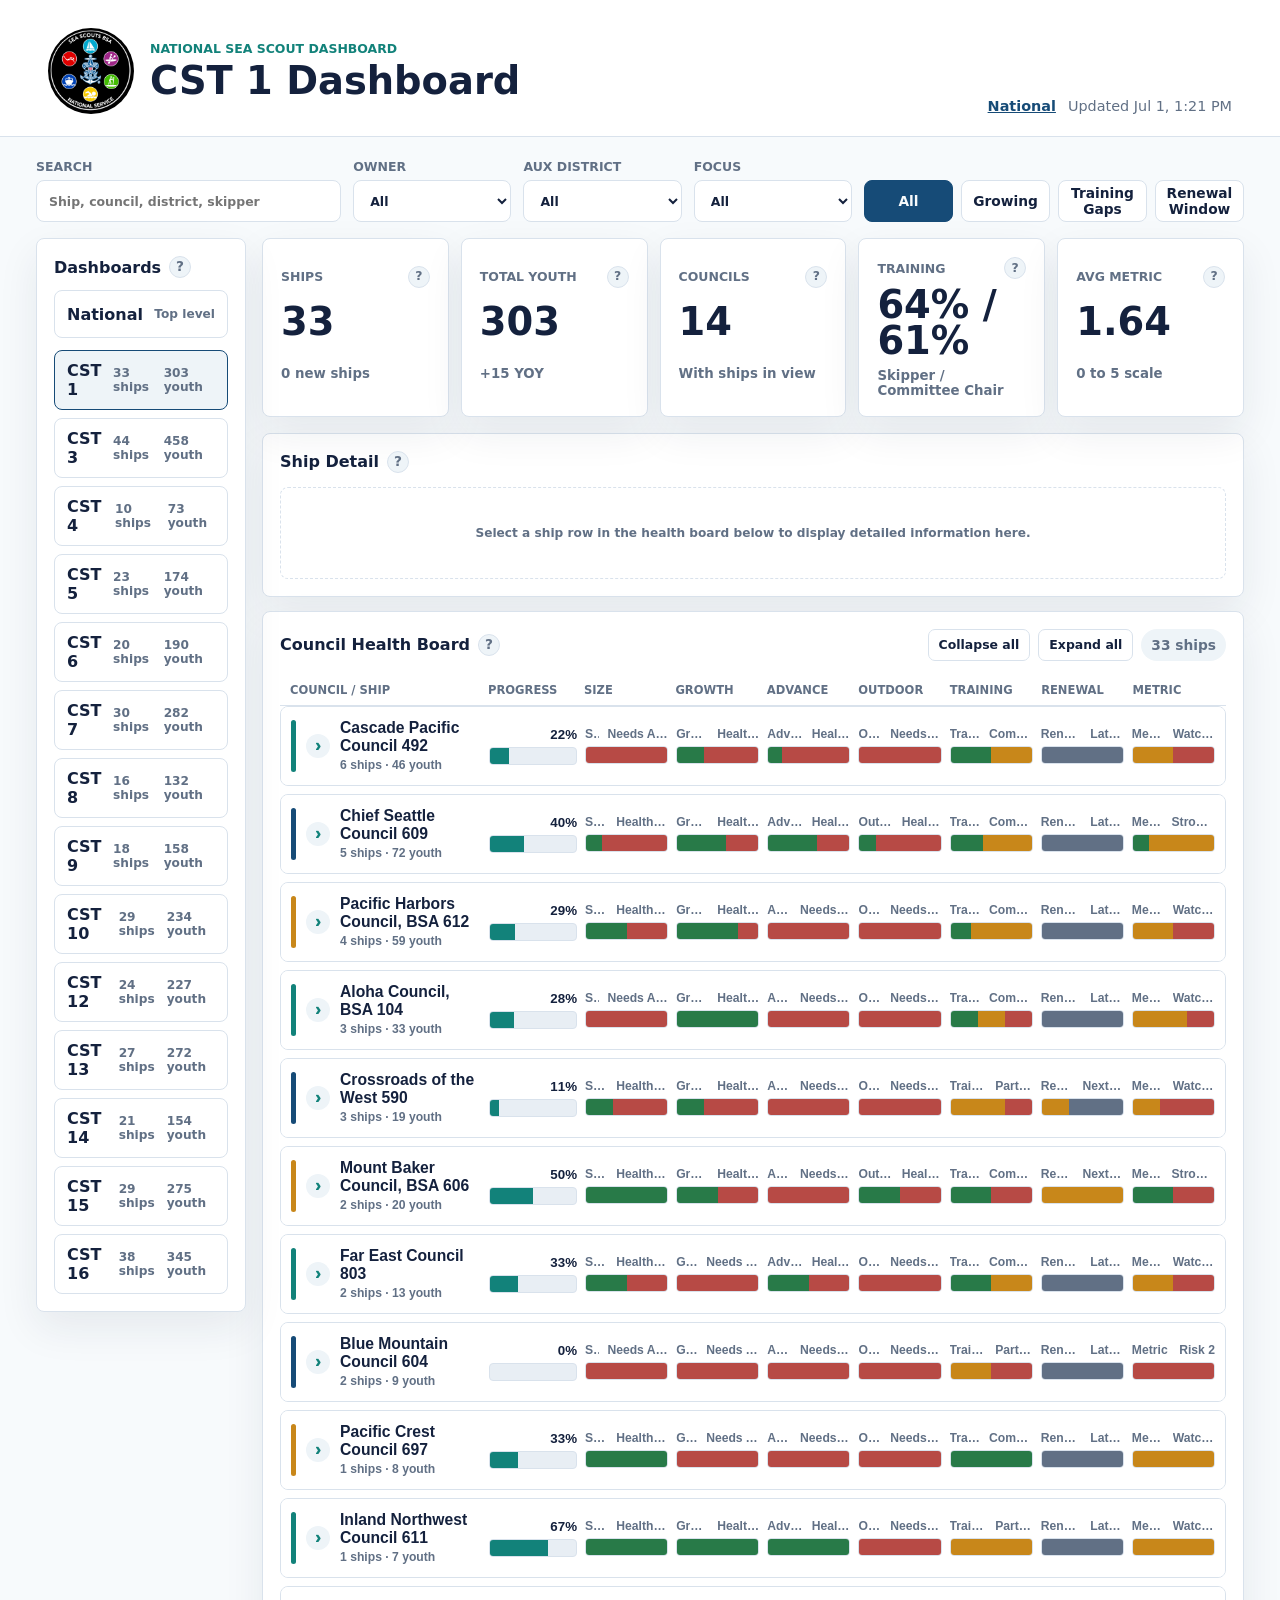
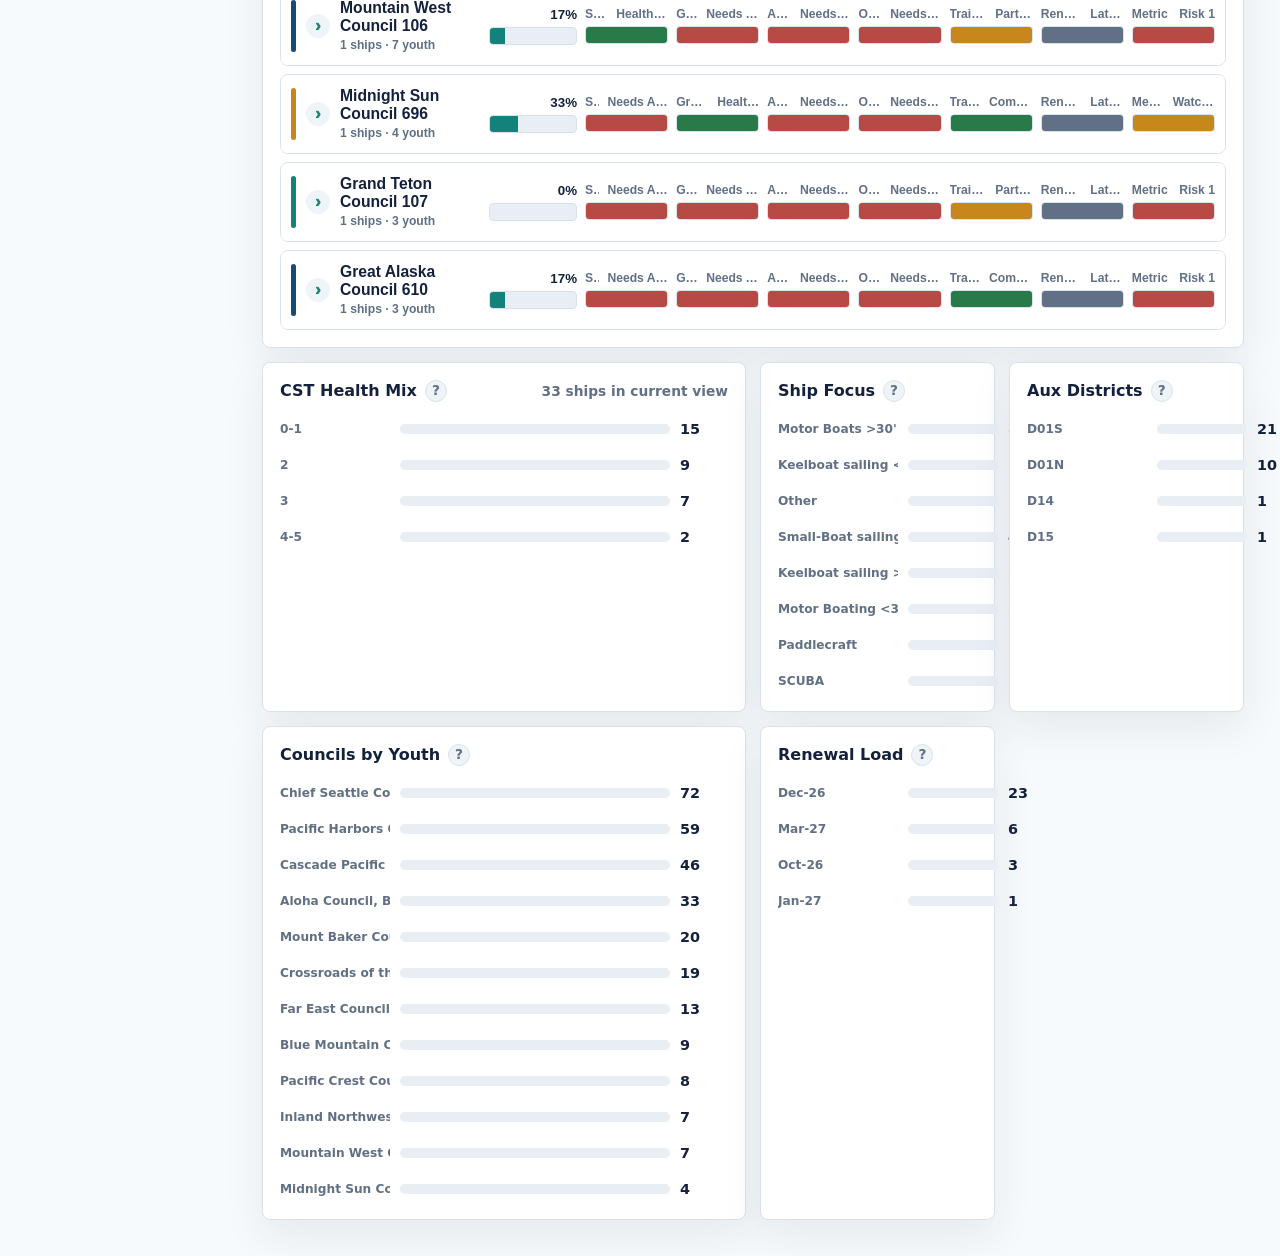
==== src/cst.html @ 8c69fc5e "Initial dashboard" ====
<!doctype html>
<html lang="en">
  <head>
    <meta charset="utf-8">
    <meta name="viewport" content="width=device-width, initial-scale=1">
    <title>CST Dashboard | National Sea Scout Dashboard</title>
    <link rel="icon" type="image/png" sizes="32x32" href="assets/favicon-32.png">
    <link rel="icon" type="image/png" sizes="192x192" href="assets/favicon-192.png">
    <link rel="apple-touch-icon" sizes="180x180" href="assets/favicon-180.png">
    <link rel="stylesheet" href="styles.css?v=20260702-status-explanations">
  </head>
  <body>
    <header class="topbar">
      <div class="brand-lockup">
        <img class="site-logo" src="assets/national-sea-scout-service.png" alt="Sea Scouts BSA National Service">
        <div>
          <p class="eyebrow">National Sea Scout Dashboard</p>
          <h1 id="pageTitle">CST Dashboard</h1>
        </div>
      </div>
      <div class="source">
        <a href="./">National</a>
        <span id="updatedAt">Loading data...</span>
      </div>
    </header>

    <main>
      <section class="toolbar" aria-label="CST filters">
        <label>
          <span>Search</span>
          <input id="searchInput" type="search" placeholder="Ship, council, district, skipper">
        </label>
        <label>
          <span>Owner</span>
          <select id="ownerFilter"></select>
        </label>
        <label>
          <span>Aux District</span>
          <select id="auxFilter"></select>
        </label>
        <label>
          <span>Focus</span>
          <select id="focusFilter"></select>
        </label>
        <div class="toggle-row" role="group" aria-label="Quick filters">
          <button class="chip active" data-filter="all" type="button">All</button>
          <button class="chip" data-filter="growth" type="button">Growing</button>
          <button class="chip" data-filter="training" type="button">Training Gaps</button>
          <button class="chip" data-filter="renewal" type="button">Renewal Window</button>
        </div>
      </section>

      <div class="page-shell">
        <nav class="panel cst-nav" aria-label="Dashboard navigation">
          <div class="panel-title">
            <div class="title-with-help">
              <h2>Dashboards</h2>
              <span class="help-tip" tabindex="0" aria-label="Return to the national dashboard or open another CST dashboard. CST links come from the newest captured Ships sheet.">?</span>
            </div>
          </div>
          <a class="cst-link nav-home" href="./">
            <strong>National</strong>
            <span>Top level</span>
          </a>
          <div id="cstLinks" class="cst-link-grid">
            <a class="cst-link" href="cst.html?cst=1"><strong>CST 1</strong><span>Open dashboard</span></a>
            <a class="cst-link" href="cst.html?cst=3"><strong>CST 3</strong><span>Open dashboard</span></a>
            <a class="cst-link" href="cst.html?cst=4"><strong>CST 4</strong><span>Open dashboard</span></a>
            <a class="cst-link" href="cst.html?cst=5"><strong>CST 5</strong><span>Open dashboard</span></a>
            <a class="cst-link" href="cst.html?cst=6"><strong>CST 6</strong><span>Open dashboard</span></a>
            <a class="cst-link" href="cst.html?cst=7"><strong>CST 7</strong><span>Open dashboard</span></a>
            <a class="cst-link" href="cst.html?cst=8"><strong>CST 8</strong><span>Open dashboard</span></a>
            <a class="cst-link" href="cst.html?cst=9"><strong>CST 9</strong><span>Open dashboard</span></a>
            <a class="cst-link" href="cst.html?cst=10"><strong>CST 10</strong><span>Open dashboard</span></a>
            <a class="cst-link" href="cst.html?cst=12"><strong>CST 12</strong><span>Open dashboard</span></a>
            <a class="cst-link" href="cst.html?cst=13"><strong>CST 13</strong><span>Open dashboard</span></a>
            <a class="cst-link" href="cst.html?cst=14"><strong>CST 14</strong><span>Open dashboard</span></a>
            <a class="cst-link" href="cst.html?cst=15"><strong>CST 15</strong><span>Open dashboard</span></a>
            <a class="cst-link" href="cst.html?cst=16"><strong>CST 16</strong><span>Open dashboard</span></a>
          </div>
        </nav>

        <div class="dashboard-content">
      <section class="score-grid" aria-label="CST summary metrics">
        <article class="score">
          <div class="score-title">
            <span>Ships</span>
            <span class="help-tip" tabindex="0" aria-label="Count of ships in this CST from the CST column on the newest captured Ships sheet.">?</span>
          </div>
          <strong id="shipCount">-</strong>
          <small id="newShipCount">-</small>
        </article>
        <article class="score">
          <div class="score-title">
            <span>Total Youth</span>
            <span class="help-tip" tabindex="0" aria-label="Sum of Total Youth for ships in this CST and current filter view.">?</span>
          </div>
          <strong id="youthCount">-</strong>
          <small id="youthDelta">-</small>
        </article>
        <article class="score">
          <div class="score-title">
            <span>Councils</span>
            <span class="help-tip" tabindex="0" aria-label="Number of distinct councils represented by ships in this CST and current filter view.">?</span>
          </div>
          <strong id="councilCount">-</strong>
          <small>With ships in view</small>
        </article>
        <article class="score">
          <div class="score-title">
            <span>Training</span>
            <span class="help-tip" tabindex="0" aria-label="Percent of ships in this CST marked Yes for Skipper Trained and CC Trained.">?</span>
          </div>
          <strong id="trainingRate">-</strong>
          <small>Skipper / Committee Chair</small>
        </article>
        <article class="score">
          <div class="score-title">
            <span>Avg Metric</span>
            <span class="help-tip" tabindex="0" aria-label="Average Unit Metric score for ships in this CST and current filter view.">?</span>
          </div>
          <strong id="avgMetric">-</strong>
          <small>0 to 5 scale</small>
        </article>
      </section>

      <aside class="panel detail-panel" aria-labelledby="detailTitle">
        <div class="panel-title">
          <div class="title-with-help">
            <h2 id="detailTitle">Ship Detail</h2>
            <span class="help-tip" tabindex="0" aria-label="Select a ship row in the health board below to see the workbook fields used to enrich the board: council, district, charter organization, skipper, youth/adult totals, renewal, training, focus, AUX district, and health flags.">?</span>
          </div>
        </div>
        <div id="shipDetail" class="ship-detail empty-state">Select a ship row in the health board below to display detailed information here.</div>
      </aside>

      <section class="board-layout" aria-label="CST ship health board">
        <section class="panel board-panel">
          <div class="panel-title board-title">
            <div class="title-with-help">
              <h2>Council Health Board</h2>
              <span class="help-tip" tabindex="0" aria-label="Expandable council to ship view for this CST. Health columns summarize Size, Growth, Advancement, Outdoor, training, renewal timing, and unit metric fields from the newest captured Ships sheet.">?</span>
            </div>
            <div class="board-actions">
              <button id="collapseAll" class="small-button" type="button">Collapse all</button>
              <button id="expandAll" class="small-button" type="button">Expand all</button>
              <span id="visibleCount" class="count-pill">0 ships</span>
            </div>
          </div>
          <div class="board-header" aria-hidden="true">
            <span>Council / Ship</span>
            <span>Progress</span>
            <span>Size</span>
            <span>Growth</span>
            <span>Advance</span>
            <span>Outdoor</span>
            <span>Training</span>
            <span>Renewal</span>
            <span>Metric</span>
          </div>
          <div id="groupRows" class="group-rows"></div>
        </section>
      </section>

      <section class="dashboard-grid diagnostics-grid">
        <section class="panel wide">
          <div class="panel-title">
            <div class="title-with-help">
              <h2>CST Health Mix</h2>
              <span class="help-tip" tabindex="0" aria-label="Counts this CST's ships by Unit Metric bucket.">?</span>
            </div>
            <span id="filteredCount">-</span>
          </div>
          <div id="metricBars" class="bar-list"></div>
        </section>

        <section class="panel">
          <div class="panel-title">
            <div class="title-with-help">
              <h2>Ship Focus</h2>
              <span class="help-tip" tabindex="0" aria-label="Shows this CST's ships by Ship Focus.">?</span>
            </div>
          </div>
          <div id="focusBars" class="bar-list compact"></div>
        </section>

        <section class="panel">
          <div class="panel-title">
            <div class="title-with-help">
              <h2>Aux Districts</h2>
              <span class="help-tip" tabindex="0" aria-label="Shows this CST's ships by Coast Guard Auxiliary district.">?</span>
            </div>
          </div>
          <div id="auxBars" class="bar-list compact"></div>
        </section>

        <section class="panel wide">
          <div class="panel-title">
            <div class="title-with-help">
              <h2>Councils by Youth</h2>
              <span class="help-tip" tabindex="0" aria-label="Ranks councils in this CST by summed Total Youth.">?</span>
            </div>
          </div>
          <div id="councilBars" class="bar-list"></div>
        </section>

        <section class="panel">
          <div class="panel-title">
            <div class="title-with-help">
              <h2>Renewal Load</h2>
              <span class="help-tip" tabindex="0" aria-label="Counts this CST's ships by renewal month.">?</span>
            </div>
          </div>
          <div id="renewalBars" class="bar-list compact"></div>
        </section>
      </section>

        </div>
      </div>
    </main>

    <script src="ship-board.js?v=20260702-status-explanations"></script>
    <script src="cst.js?v=20260702-clear-detail-on-close"></script>
  </body>
</html>
---- src/styles.css ----
:root {
  color-scheme: light dark;
  --ink: #14213d;
  --muted: #617085;
  --line: #d9e2ec;
  --paper: #f7fafc;
  --panel: #ffffff;
  --field: #ffffff;
  --table-head: #eef4f8;
  --table-hover: #f8fbfd;
  --bar-track: #e8eef4;
  --soft: #eef4f8;
  --good-bg: #e5f4ed;
  --warn-bg: #fff3df;
  --warn-ink: #9a6413;
  --navy: #164b77;
  --teal: #12827a;
  --gold: #c8871a;
  --red: #b74a45;
  --green: #287a48;
  --shadow: 0 16px 40px rgba(20, 33, 61, 0.08);
}

@media (prefers-color-scheme: dark) {
  :root {
    --ink: #edf4fb;
    --muted: #9fb0c4;
    --line: #2a3a4f;
    --paper: #0d1420;
    --panel: #141d2a;
    --field: #101927;
    --table-head: #182536;
    --table-hover: #1a2a3d;
    --bar-track: #263548;
    --soft: #1d2a3a;
    --good-bg: #133726;
    --warn-bg: #3a2a12;
    --warn-ink: #efc46d;
    --navy: #6fb3e7;
    --teal: #42c7bb;
    --gold: #e3aa45;
    --red: #ff8f87;
    --green: #74d69a;
    --shadow: 0 16px 40px rgba(0, 0, 0, 0.34);
  }
}

* {
  box-sizing: border-box;
}

body {
  margin: 0;
  background: var(--paper);
  color: var(--ink);
  font-family: Inter, ui-sans-serif, system-ui, -apple-system, BlinkMacSystemFont, "Segoe UI", sans-serif;
  letter-spacing: 0;
}

a {
  color: var(--navy);
  font-weight: 700;
}

.topbar {
  display: flex;
  align-items: flex-end;
  justify-content: space-between;
  gap: 24px;
  padding: 28px clamp(18px, 4vw, 48px) 22px;
  background: var(--panel);
  border-bottom: 1px solid var(--line);
}

.brand-lockup {
  display: flex;
  align-items: center;
  gap: 16px;
  min-width: 0;
}

.site-logo {
  width: clamp(58px, 7vw, 86px);
  height: clamp(58px, 7vw, 86px);
  flex: 0 0 auto;
  border-radius: 50%;
  object-fit: contain;
}

.eyebrow {
  margin: 0 0 5px;
  color: var(--teal);
  font-size: 0.78rem;
  font-weight: 800;
  text-transform: uppercase;
}

h1,
h2 {
  margin: 0;
  letter-spacing: 0;
}

h1 {
  font-size: clamp(1.7rem, 3vw, 2.55rem);
  line-height: 1.05;
}

h2 {
  font-size: 1rem;
}

.source {
  display: flex;
  flex-wrap: wrap;
  align-items: center;
  justify-content: flex-end;
  gap: 12px;
  color: var(--muted);
  font-size: 0.9rem;
}

main {
  width: min(1480px, 100%);
  margin: 0 auto;
  padding: 22px clamp(14px, 3vw, 36px) 36px;
}

.toolbar {
  display: grid;
  grid-template-columns: minmax(220px, 1.35fr) repeat(3, minmax(150px, 0.7fr)) minmax(380px, 1.1fr);
  gap: 12px;
  align-items: end;
  margin-bottom: 16px;
}

.page-shell {
  display: grid;
  grid-template-columns: minmax(170px, 210px) minmax(0, 1fr);
  gap: 16px;
  align-items: start;
}

.dashboard-content {
  min-width: 0;
}

label {
  display: grid;
  gap: 6px;
  color: var(--muted);
  font-size: 0.78rem;
  font-weight: 800;
  text-transform: uppercase;
}

input,
select {
  width: 100%;
  min-height: 42px;
  border: 1px solid var(--line);
  border-radius: 8px;
  background: var(--field);
  color: var(--ink);
  font: inherit;
  font-weight: 650;
  padding: 0 12px;
}

.toggle-row {
  display: grid;
  grid-template-columns: repeat(4, minmax(0, 1fr));
  gap: 8px;
}

.chip {
  min-height: 42px;
  border: 1px solid var(--line);
  border-radius: 8px;
  background: var(--field);
  color: var(--ink);
  cursor: pointer;
  font: inherit;
  font-size: 0.86rem;
  font-weight: 800;
}

.chip.active {
  background: var(--navy);
  border-color: var(--navy);
  color: var(--paper);
}

.score-grid {
  display: grid;
  grid-template-columns: repeat(5, minmax(0, 1fr));
  gap: 12px;
  margin-bottom: 16px;
}

.score,
.panel {
  background: var(--panel);
  border: 1px solid var(--line);
  border-radius: 8px;
  box-shadow: var(--shadow);
}

.score {
  display: grid;
  gap: 8px;
  min-height: 128px;
  padding: 18px;
}

.score-title {
  display: flex;
  align-items: center;
  justify-content: space-between;
  gap: 8px;
  min-width: 0;
}

.score-title > span:first-child,
.score small,
.panel-title span {
  color: var(--muted);
}

.score-title > span:first-child {
  font-size: 0.78rem;
  font-weight: 850;
  text-transform: uppercase;
}

.score strong {
  font-size: clamp(1.8rem, 3vw, 2.8rem);
  line-height: 0.95;
}

.score small {
  font-weight: 700;
}

.dashboard-grid {
  display: grid;
  grid-template-columns: repeat(4, minmax(0, 1fr));
  gap: 14px;
  align-items: stretch;
}

.diagnostics-grid {
  margin-top: 14px;
}

.board-layout {
  display: grid;
  grid-template-columns: minmax(0, 1fr);
  gap: 14px;
  align-items: start;
}

.board-panel {
  overflow: auto;
}

.detail-panel {
  margin-bottom: 14px;
  position: static;
}

.board-title {
  min-width: 920px;
}

.board-actions {
  display: flex;
  align-items: center;
  justify-content: flex-end;
  gap: 8px;
  flex-wrap: wrap;
}

.small-button {
  min-height: 32px;
  padding: 5px 10px;
  border: 1px solid var(--line);
  border-radius: 7px;
  background: var(--field);
  color: var(--ink);
  cursor: pointer;
  font: inherit;
  font-size: 0.78rem;
  font-weight: 850;
}

.small-button:hover,
.small-button:focus {
  border-color: var(--teal);
  outline: none;
}

.count-pill {
  display: inline-flex;
  align-items: center;
  min-height: 32px;
  padding: 5px 10px;
  border-radius: 999px;
  background: var(--soft);
  color: var(--teal);
  font-size: 0.78rem;
  font-weight: 850;
}

.board-header,
.service-row,
.group-row {
  display: grid;
  grid-template-columns: minmax(190px, 1.7fr) 88px repeat(7, minmax(78px, 1fr));
  gap: 8px;
  align-items: center;
  min-width: 920px;
}

.board-header {
  position: sticky;
  top: 0;
  z-index: 2;
  padding: 8px 10px;
  border-bottom: 1px solid var(--line);
  background: var(--panel);
  color: var(--muted);
  font-size: 0.72rem;
  font-weight: 900;
  text-transform: uppercase;
}

.group-rows {
  display: grid;
  gap: 8px;
  min-width: 920px;
}

.service-block,
.group-block {
  overflow: hidden;
  border: 1px solid var(--line);
  border-radius: 8px;
  background: var(--panel);
}

.service-block {
  box-shadow: var(--shadow);
}

.service-row,
.group-row {
  width: 100%;
  min-height: 78px;
  padding: 11px 10px;
  border: 0;
  background: var(--panel);
  color: var(--ink);
  cursor: pointer;
  text-align: left;
}

.service-row {
  background: linear-gradient(180deg, var(--panel), var(--soft));
}

.service-row:hover,
.group-row:hover,
.ship-row:hover,
.ship-row.selected {
  background: color-mix(in srgb, var(--teal) 10%, var(--panel));
}

.district-list,
.ship-list {
  display: none;
  border-top: 1px solid var(--line);
  background: var(--field);
}

.service-block.open .district-list {
  display: grid;
  gap: 8px;
  padding: 8px;
}

.group-block.open .ship-list {
  display: block;
}

.service-block.open > .service-row .disclosure,
.group-block.open > .group-row .disclosure {
  transform: rotate(90deg);
}

.district-cell {
  display: grid;
  grid-template-columns: 5px 24px minmax(0, 1fr);
  gap: 10px;
  align-items: center;
  min-width: 0;
}

.district-stripe {
  width: 5px;
  height: 52px;
  border-radius: 999px;
  background: var(--teal);
}

.group-block:nth-child(3n + 2) .district-stripe,
.service-block:nth-child(3n + 2) > .service-row .district-stripe {
  background: var(--navy);
}

.group-block:nth-child(3n) .district-stripe,
.service-block:nth-child(3n) > .service-row .district-stripe {
  background: var(--gold);
}

.disclosure {
  display: inline-flex;
  align-items: center;
  justify-content: center;
  width: 24px;
  height: 24px;
  border-radius: 999px;
  background: var(--soft);
  color: var(--teal);
  font-size: 1rem;
  font-weight: 950;
  transition: transform 140ms ease;
}

.district-title {
  display: grid;
  gap: 3px;
  min-width: 0;
}

.district-title strong {
  overflow-wrap: anywhere;
  font-size: 0.98rem;
}

.district-title span,
.bar-label,
.row-meta,
.empty-state,
.detail-grid span {
  color: var(--muted);
  font-size: 0.76rem;
  font-weight: 750;
}

.progress-cell,
.stage-cell {
  display: grid;
  gap: 5px;
  min-width: 0;
}

.progress-number {
  text-align: right;
  font-weight: 900;
}

.track {
  position: relative;
  height: 18px;
  overflow: hidden;
  border: 1px solid var(--line);
  border-radius: 4px;
  background: var(--bar-track);
}

.fill {
  width: var(--w);
  height: 100%;
  background: var(--teal);
}

.stacked {
  display: flex;
}

.seg {
  height: 100%;
}

.seg.good {
  background: var(--green);
}

.seg.warn {
  background: var(--gold);
}

.seg.bad {
  background: var(--red);
}

.seg.neutral {
  background: var(--muted);
}

.bar-label {
  display: flex;
  justify-content: space-between;
  gap: 8px;
  min-width: 0;
}

.bar-label span {
  overflow: hidden;
  text-overflow: ellipsis;
  white-space: nowrap;
}

.ship-row {
  display: grid;
  grid-template-columns: 82px minmax(150px, 1fr) 114px 82px minmax(320px, 2fr);
  gap: 10px;
  align-items: center;
  width: 100%;
  min-height: 48px;
  padding: 9px 12px;
  border: 0;
  border-bottom: 1px solid var(--line);
  background: var(--panel);
  color: var(--ink);
  cursor: pointer;
  text-align: left;
}

.ship-row strong,
.ship-row span {
  min-width: 0;
}

.ship-descriptor {
  display: grid;
  gap: 3px;
}

.row-meta b {
  color: var(--ink);
  font-weight: 900;
}

.ship-statuses {
  display: flex;
  align-items: center;
  gap: 5px;
  flex-wrap: wrap;
}

.status-chip {
  display: inline-flex;
  align-items: center;
  justify-content: center;
  min-height: 24px;
  padding: 3px 8px;
  border-radius: 999px;
  background: var(--soft);
  color: var(--muted);
  font-size: 0.7rem;
  font-weight: 900;
}

.status-chip.good {
  background: var(--good-bg);
  color: var(--green);
}

.status-chip.warn {
  background: var(--warn-bg);
  color: var(--warn-ink);
}

.status-chip.bad {
  background: color-mix(in srgb, var(--red) 16%, var(--panel));
  color: var(--red);
}

.ship-detail {
  min-height: 150px;
}

.detail-title {
  display: grid;
  gap: 4px;
  margin-bottom: 14px;
}

.detail-title strong {
  font-size: 1.12rem;
}

.detail-title span {
  color: var(--muted);
  font-size: 0.86rem;
  font-weight: 750;
}

.detail-grid {
  display: grid;
  grid-template-columns: repeat(2, minmax(0, 1fr));
  gap: 10px;
}

.detail-grid > div {
  display: grid;
  gap: 3px;
  min-width: 0;
  padding: 10px;
  border: 1px solid var(--line);
  border-radius: 8px;
  background: var(--field);
}

.detail-grid strong {
  overflow-wrap: anywhere;
  font-size: 0.9rem;
}

.detail-wide {
  grid-column: 1 / -1;
}

.empty-state {
  display: grid;
  place-items: center;
  min-height: 160px;
  padding: 18px;
  border: 1px dashed var(--line);
  border-radius: 8px;
  text-align: center;
}

.ship-detail.empty-state {
  min-height: 92px;
}

.status-explanations {
  margin-top: 14px;
}

.status-explanations h3 {
  margin: 0 0 10px;
  font-size: 0.92rem;
}

.status-explanation-grid {
  display: grid;
  grid-template-columns: repeat(2, minmax(0, 1fr));
  gap: 10px;
}

.status-explanation {
  display: grid;
  gap: 8px;
  min-width: 0;
  padding: 10px;
  border: 1px solid var(--line);
  border-radius: 8px;
  background: var(--field);
}

.status-explanation > div {
  display: flex;
  align-items: center;
  justify-content: space-between;
  gap: 8px;
}

.status-explanation span {
  color: var(--muted);
  font-size: 0.76rem;
  font-weight: 850;
  text-transform: uppercase;
}

.status-explanation p {
  margin: 0;
  color: var(--muted);
  font-size: 0.82rem;
  font-weight: 650;
}

.cst-nav {
  padding: 16px;
  position: sticky;
  top: 16px;
}

.cst-nav .panel-title {
  margin-bottom: 12px;
}

.nav-home {
  margin-bottom: 12px;
}

.panel {
  min-width: 0;
  padding: 17px;
}

.panel.wide {
  grid-column: span 2;
}

.panel-title {
  display: flex;
  justify-content: space-between;
  gap: 12px;
  align-items: center;
  margin-bottom: 14px;
}

.title-with-help {
  display: inline-flex;
  align-items: center;
  gap: 8px;
  min-width: 0;
}

.panel-title span {
  font-size: 0.86rem;
  font-weight: 800;
}

.help-tip {
  position: relative;
  display: inline-flex;
  align-items: center;
  justify-content: center;
  width: 22px;
  height: 22px;
  flex: 0 0 22px;
  border: 1px solid var(--line);
  border-radius: 50%;
  background: var(--soft);
  color: var(--muted);
  cursor: help;
  font-size: 0.78rem;
  font-weight: 900;
  line-height: 1;
  text-transform: none;
}

.help-tip::after {
  position: absolute;
  right: 0;
  bottom: calc(100% + 10px);
  z-index: 5;
  width: min(280px, 78vw);
  padding: 10px 12px;
  border: 1px solid var(--line);
  border-radius: 8px;
  background: var(--panel);
  box-shadow: var(--shadow);
  color: var(--ink);
  content: attr(aria-label);
  font-size: 0.82rem;
  font-weight: 650;
  line-height: 1.35;
  opacity: 0;
  pointer-events: none;
  text-transform: none;
  transform: translateY(4px);
  transition: opacity 120ms ease, transform 120ms ease;
}

.help-tip::before {
  position: absolute;
  right: 7px;
  bottom: calc(100% + 4px);
  z-index: 6;
  width: 10px;
  height: 10px;
  border-right: 1px solid var(--line);
  border-bottom: 1px solid var(--line);
  background: var(--panel);
  content: "";
  opacity: 0;
  pointer-events: none;
  transform: rotate(45deg) translateY(4px);
  transition: opacity 120ms ease, transform 120ms ease;
}

.help-tip:hover,
.help-tip:focus {
  border-color: var(--teal);
  color: var(--teal);
  outline: none;
}

.help-tip:hover::after,
.help-tip:focus::after,
.help-tip:hover::before,
.help-tip:focus::before {
  opacity: 1;
  transform: translateY(0);
}

.help-tip:hover::before,
.help-tip:focus::before {
  transform: rotate(45deg) translateY(0);
}

.bar-list {
  display: grid;
  gap: 10px;
}

.bar-row {
  display: grid;
  grid-template-columns: minmax(110px, 0.8fr) minmax(150px, 2fr) minmax(48px, auto);
  gap: 10px;
  align-items: center;
  min-height: 26px;
  font-size: 0.9rem;
  font-weight: 720;
}

.compact .bar-row {
  grid-template-columns: minmax(120px, 1fr) minmax(90px, 1.35fr) minmax(42px, auto);
}

.bar-label {
  overflow: hidden;
  text-overflow: ellipsis;
  white-space: nowrap;
}

.bar-track {
  height: 10px;
  overflow: hidden;
  border-radius: 999px;
  background: var(--bar-track);
}

.bar-fill {
  width: var(--value);
  height: 100%;
  border-radius: 999px;
  background: var(--teal);
}

.bar-row:nth-child(3n + 2) .bar-fill {
  background: var(--navy);
}

.bar-row:nth-child(3n) .bar-fill {
  background: var(--gold);
}

.cst-link-grid {
  display: grid;
  grid-template-columns: 1fr;
  gap: 8px;
}

.cst-link {
  display: flex;
  align-items: center;
  justify-content: space-between;
  gap: 8px;
  min-height: 48px;
  padding: 10px 12px;
  border: 1px solid var(--line);
  border-radius: 8px;
  background: var(--field);
  color: var(--ink);
  text-decoration: none;
}

.cst-link:hover,
.cst-link:focus {
  border-color: var(--teal);
  outline: none;
}

.cst-link.active {
  border-color: var(--navy);
  background: var(--soft);
}

.cst-link span,
.cst-link small {
  color: var(--muted);
  font-size: 0.76rem;
  font-weight: 750;
}

.table-panel {
  margin-top: 14px;
}

.table-wrap {
  overflow: auto;
  border: 1px solid var(--line);
  border-radius: 8px;
}

table {
  width: 100%;
  min-width: 940px;
  border-collapse: collapse;
  background: var(--panel);
}

th,
td {
  padding: 11px 12px;
  border-bottom: 1px solid var(--line);
  text-align: left;
  vertical-align: top;
}

th {
  position: sticky;
  top: 0;
  z-index: 1;
  background: var(--table-head);
  color: var(--muted);
  font-size: 0.74rem;
  text-transform: uppercase;
}

td {
  font-size: 0.9rem;
  font-weight: 650;
}

tbody tr:hover {
  background: var(--table-hover);
}

.muted {
  display: block;
  margin-top: 3px;
  color: var(--muted);
  font-size: 0.8rem;
  font-weight: 650;
}

.delta-positive {
  color: var(--green);
}

.delta-negative {
  color: var(--red);
}

.pill {
  display: inline-flex;
  align-items: center;
  min-height: 24px;
  margin: 0 4px 4px 0;
  padding: 2px 8px;
  border-radius: 999px;
  background: var(--soft);
  color: var(--muted);
  font-size: 0.75rem;
  font-weight: 850;
}

.pill.good {
  background: var(--good-bg);
  color: var(--green);
}

.pill.warn {
  background: var(--warn-bg);
  color: var(--warn-ink);
}

@media (max-width: 1180px) {
  .toolbar,
  .score-grid,
  .dashboard-grid {
    grid-template-columns: repeat(2, minmax(0, 1fr));
  }

  .toolbar label:first-child,
  .toggle-row,
  .panel.wide {
    grid-column: span 2;
  }
}

@media (max-width: 920px) {
  .page-shell {
    grid-template-columns: 1fr;
  }

  .cst-nav {
    position: static;
  }

  .cst-link-grid {
    grid-template-columns: repeat(auto-fit, minmax(118px, 1fr));
  }

  .cst-link {
    min-height: 58px;
  }
}

@media (max-width: 720px) {
  .topbar {
    align-items: flex-start;
    flex-direction: column;
  }

  .brand-lockup {
    align-items: flex-start;
  }

  .source {
    justify-content: flex-start;
  }

  .toolbar,
  .score-grid,
  .dashboard-grid,
  .cst-link-grid,
  .toggle-row {
    grid-template-columns: 1fr;
  }

  .toolbar label:first-child,
  .toggle-row,
  .panel.wide {
    grid-column: span 1;
  }

  .bar-row,
  .compact .bar-row {
    grid-template-columns: minmax(88px, 0.9fr) minmax(90px, 1.4fr) minmax(36px, auto);
  }
}
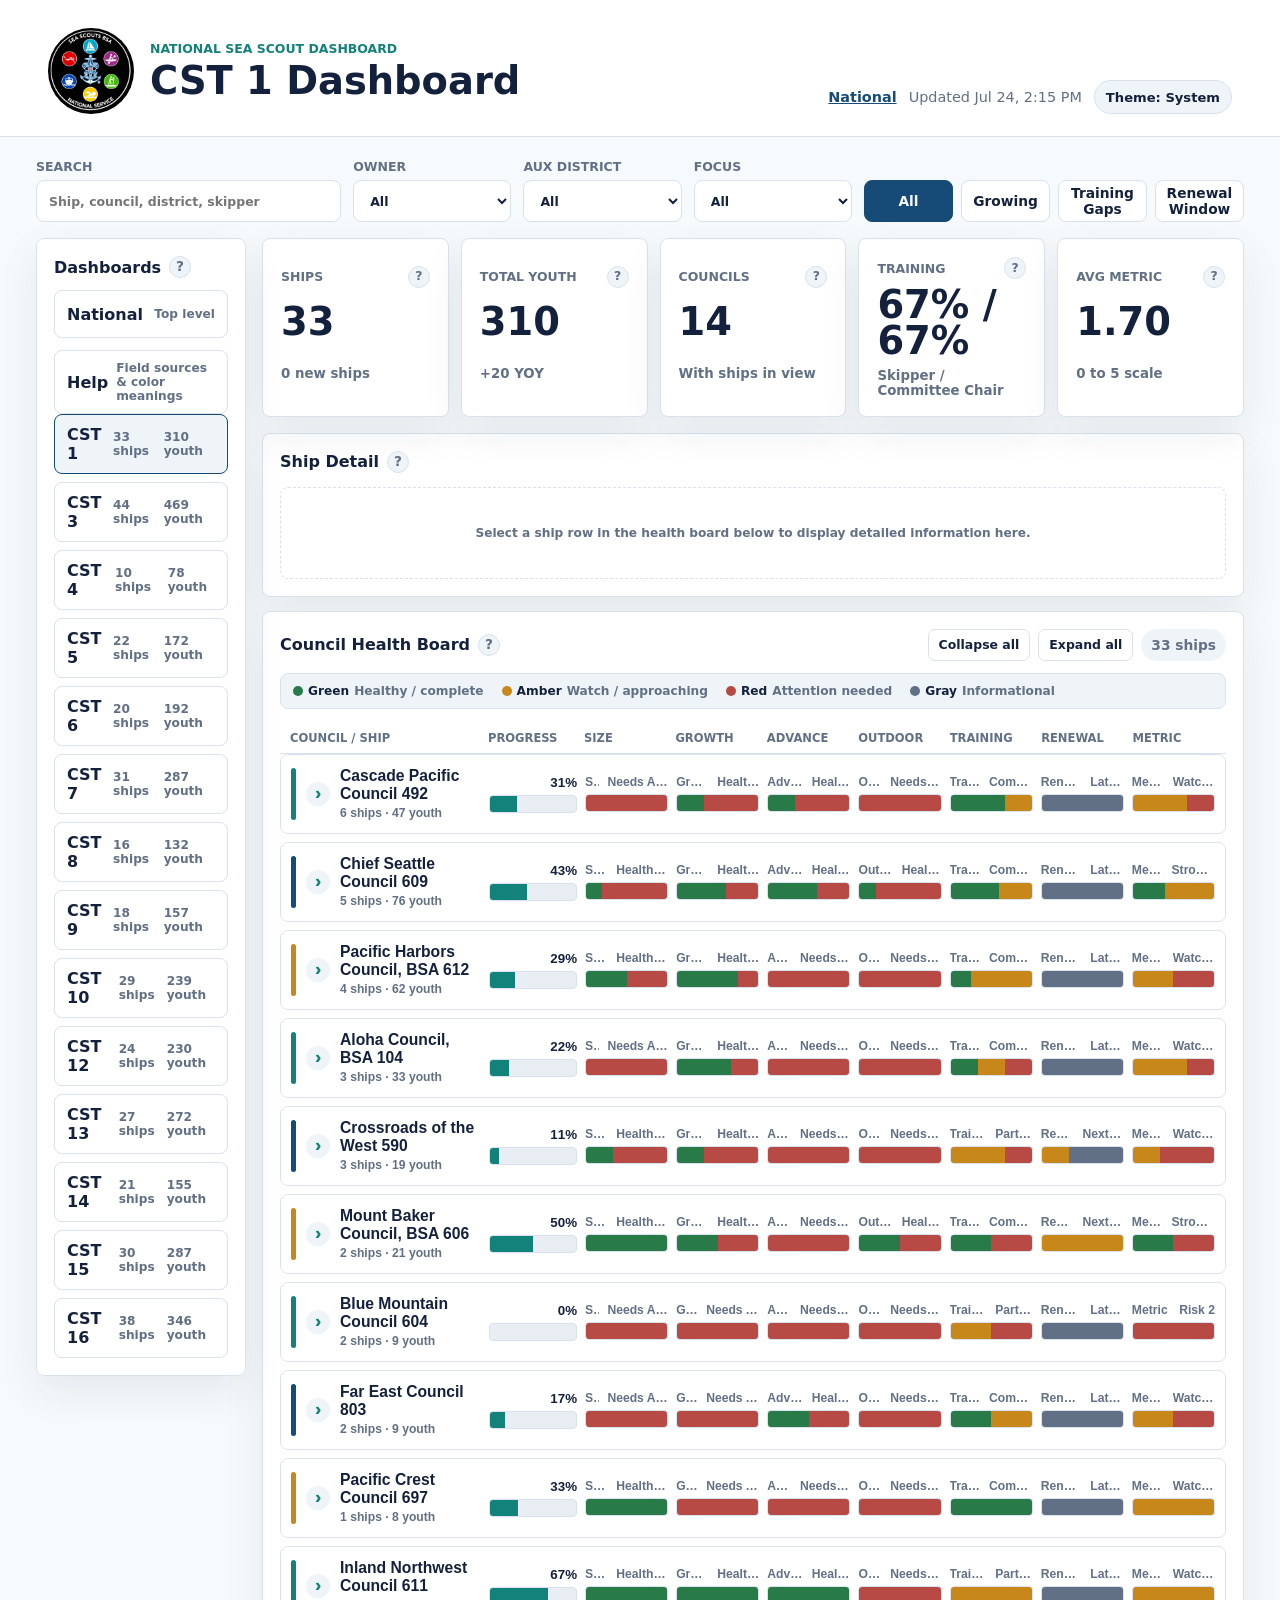
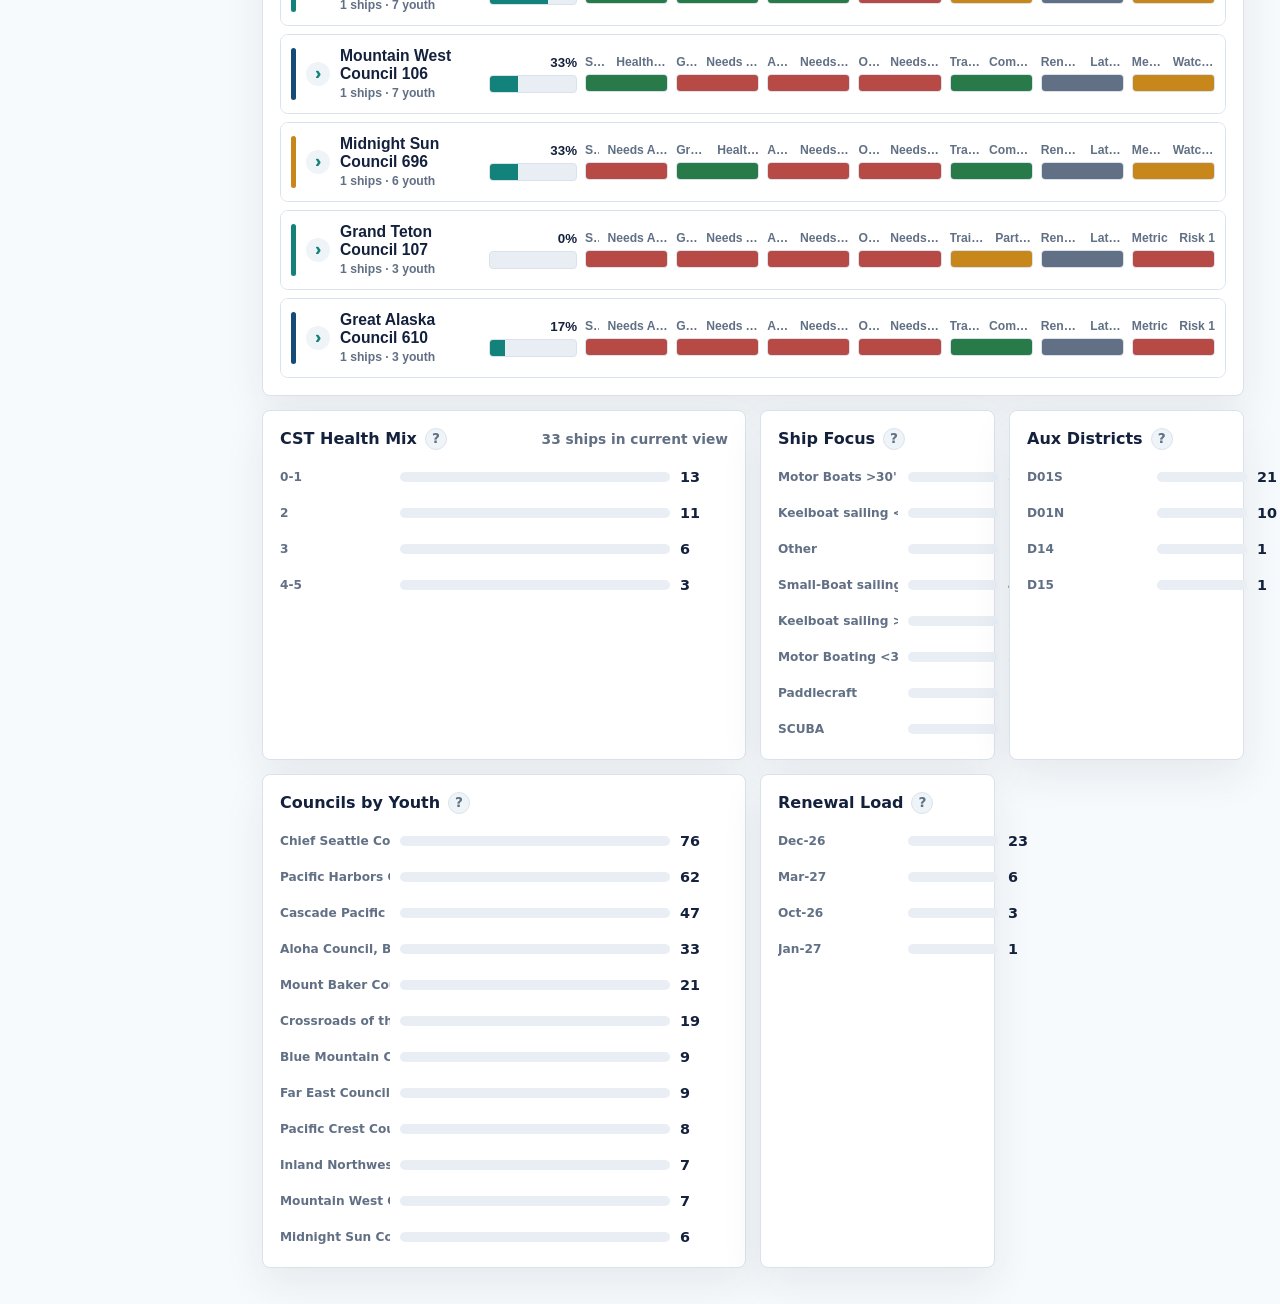
==== commit 4cc43ee8: "Refresh dashboard data for 2026-07-24" ====
--- a/src/cst.html
+++ b/src/cst.html
@@ -7,7 +7,20 @@
     <link rel="icon" type="image/png" sizes="32x32" href="assets/favicon-32.png">
     <link rel="icon" type="image/png" sizes="192x192" href="assets/favicon-192.png">
     <link rel="apple-touch-icon" sizes="180x180" href="assets/favicon-180.png">
-    <link rel="stylesheet" href="styles.css?v=20260702-status-explanations">
+    <script>
+      (() => {
+        const themes = ["system", "light", "dark"];
+        let theme = "system";
+        try {
+          const saved = localStorage.getItem("dashboard-theme-v2");
+          if (themes.includes(saved)) theme = saved;
+        } catch (_error) {
+          // System is the safe default when browser storage is unavailable.
+        }
+        document.documentElement.dataset.theme = theme;
+      })();
+    </script>
+    <link rel="stylesheet" href="styles.css?v=20260714-help-theme">
   </head>
   <body>
     <header class="topbar">
@@ -61,6 +74,10 @@
           <a class="cst-link nav-home" href="./">
             <strong>National</strong>
             <span>Top level</span>
+          </a>
+          <a class="cst-link" href="help.html">
+            <strong>Help</strong>
+            <span>Field sources &amp; color meanings</span>
           </a>
           <div id="cstLinks" class="cst-link-grid">
             <a class="cst-link" href="cst.html?cst=1"><strong>CST 1</strong><span>Open dashboard</span></a>
@@ -139,13 +156,19 @@
           <div class="panel-title board-title">
             <div class="title-with-help">
               <h2>Council Health Board</h2>
-              <span class="help-tip" tabindex="0" aria-label="Expandable council to ship view for this CST. Health columns summarize Size, Growth, Advancement, Outdoor, training, renewal timing, and unit metric fields from the newest captured Ships sheet.">?</span>
+              <span class="help-tip" tabindex="0" aria-label="Green means healthy or complete. Amber means watch or approaching action. Red means attention or action is needed. Gray is informational or not scheduled. Size, Growth, Advancement, and Outdoor use the workbook's Yes/No health flags; Training compares Skipper and Committee Chair training; Renewal compares the renewal date with the dashboard refresh date; Metric uses Strong 4+, Watch 2–3, and Risk below 2. Progress is the share of six positive checks: the four health flags, complete training, and Unit Metric 3+.">?</span>
             </div>
             <div class="board-actions">
               <button id="collapseAll" class="small-button" type="button">Collapse all</button>
               <button id="expandAll" class="small-button" type="button">Expand all</button>
               <span id="visibleCount" class="count-pill">0 ships</span>
             </div>
+          </div>
+          <div class="health-legend" aria-label="Health Board color legend">
+            <span><i class="legend-swatch good"></i><b>Green</b> Healthy / complete</span>
+            <span><i class="legend-swatch warn"></i><b>Amber</b> Watch / approaching</span>
+            <span><i class="legend-swatch bad"></i><b>Red</b> Attention needed</span>
+            <span><i class="legend-swatch neutral"></i><b>Gray</b> Informational</span>
           </div>
           <div class="board-header" aria-hidden="true">
             <span>Council / Ship</span>
@@ -219,6 +242,7 @@
       </div>
     </main>
 
+    <script src="ui.js?v=20260714-system-theme"></script>
     <script src="ship-board.js?v=20260702-status-explanations"></script>
     <script src="cst.js?v=20260702-clear-detail-on-close"></script>
   </body>
--- a/src/styles.css
+++ b/src/styles.css
@@ -1,5 +1,5 @@
 :root {
-  color-scheme: light dark;
+  color-scheme: light;
   --ink: #14213d;
   --muted: #617085;
   --line: #d9e2ec;
@@ -21,8 +21,31 @@
   --shadow: 0 16px 40px rgba(20, 33, 61, 0.08);
 }
 
+html[data-theme="dark"] {
+  color-scheme: dark;
+  --ink: #edf4fb;
+  --muted: #9fb0c4;
+  --line: #2a3a4f;
+  --paper: #0d1420;
+  --panel: #141d2a;
+  --field: #101927;
+  --table-head: #182536;
+  --table-hover: #1a2a3d;
+  --bar-track: #263548;
+  --soft: #1d2a3a;
+  --good-bg: #133726;
+  --warn-bg: #3a2a12;
+  --warn-ink: #efc46d;
+  --navy: #6fb3e7;
+  --teal: #42c7bb;
+  --gold: #e3aa45;
+  --red: #ff8f87;
+  --green: #74d69a;
+  --shadow: 0 16px 40px rgba(0, 0, 0, 0.34);
+}
+
 @media (prefers-color-scheme: dark) {
-  :root {
+  html[data-theme="system"] {
     --ink: #edf4fb;
     --muted: #9fb0c4;
     --line: #2a3a4f;
@@ -588,6 +611,44 @@
   color: var(--red);
 }
 
+.health-legend {
+  display: flex;
+  flex-wrap: wrap;
+  gap: 8px 18px;
+  margin: -2px 0 14px;
+  padding: 10px 12px;
+  border: 1px solid var(--line);
+  border-radius: 8px;
+  background: var(--soft);
+  color: var(--muted);
+  font-size: 0.76rem;
+  font-weight: 650;
+}
+
+.health-legend span {
+  display: inline-flex;
+  align-items: center;
+  gap: 5px;
+}
+
+.health-legend b {
+  color: var(--ink);
+  font-weight: 900;
+}
+
+.legend-swatch {
+  width: 10px;
+  height: 10px;
+  flex: 0 0 10px;
+  border-radius: 50%;
+  background: var(--muted);
+}
+
+.legend-swatch.good { background: var(--green); }
+.legend-swatch.warn { background: var(--gold); }
+.legend-swatch.bad { background: var(--red); }
+.legend-swatch.neutral { background: var(--muted); }
+
 .ship-detail {
   min-height: 150px;
 }
@@ -753,6 +814,27 @@
   font-weight: 900;
   line-height: 1;
   text-transform: none;
+}
+
+.theme-button {
+  min-height: 34px;
+  padding: 7px 11px;
+  border: 1px solid var(--line);
+  border-radius: 999px;
+  background: var(--soft);
+  color: var(--ink);
+  cursor: pointer;
+  font: inherit;
+  font-size: 0.82rem;
+  font-weight: 800;
+}
+
+.theme-button:hover,
+.theme-button:focus-visible {
+  border-color: var(--teal);
+  color: var(--teal);
+  outline: 2px solid color-mix(in srgb, var(--teal) 30%, transparent);
+  outline-offset: 2px;
 }
 
 .help-tip::after {
@@ -804,8 +886,10 @@
 
 .help-tip:hover::after,
 .help-tip:focus::after,
+.help-tip.is-open::after,
 .help-tip:hover::before,
-.help-tip:focus::before {
+.help-tip:focus::before,
+.help-tip.is-open::before {
   opacity: 1;
   transform: translateY(0);
 }
@@ -813,6 +897,33 @@
 .help-tip:hover::before,
 .help-tip:focus::before {
   transform: rotate(45deg) translateY(0);
+}
+
+.help-tip.is-open::after,
+.help-tip.is-open::before {
+  display: none;
+}
+
+.help-popover {
+  position: fixed;
+  z-index: 1000;
+  display: none;
+  max-height: min(320px, calc(100vh - 24px));
+  overflow: auto;
+  padding: 12px 14px;
+  border: 1px solid var(--line);
+  border-radius: 8px;
+  background: var(--panel);
+  box-shadow: var(--shadow);
+  color: var(--ink);
+  font-size: 0.82rem;
+  font-weight: 650;
+  line-height: 1.45;
+  text-transform: none;
+}
+
+.help-popover.visible {
+  display: block;
 }
 
 .bar-list {
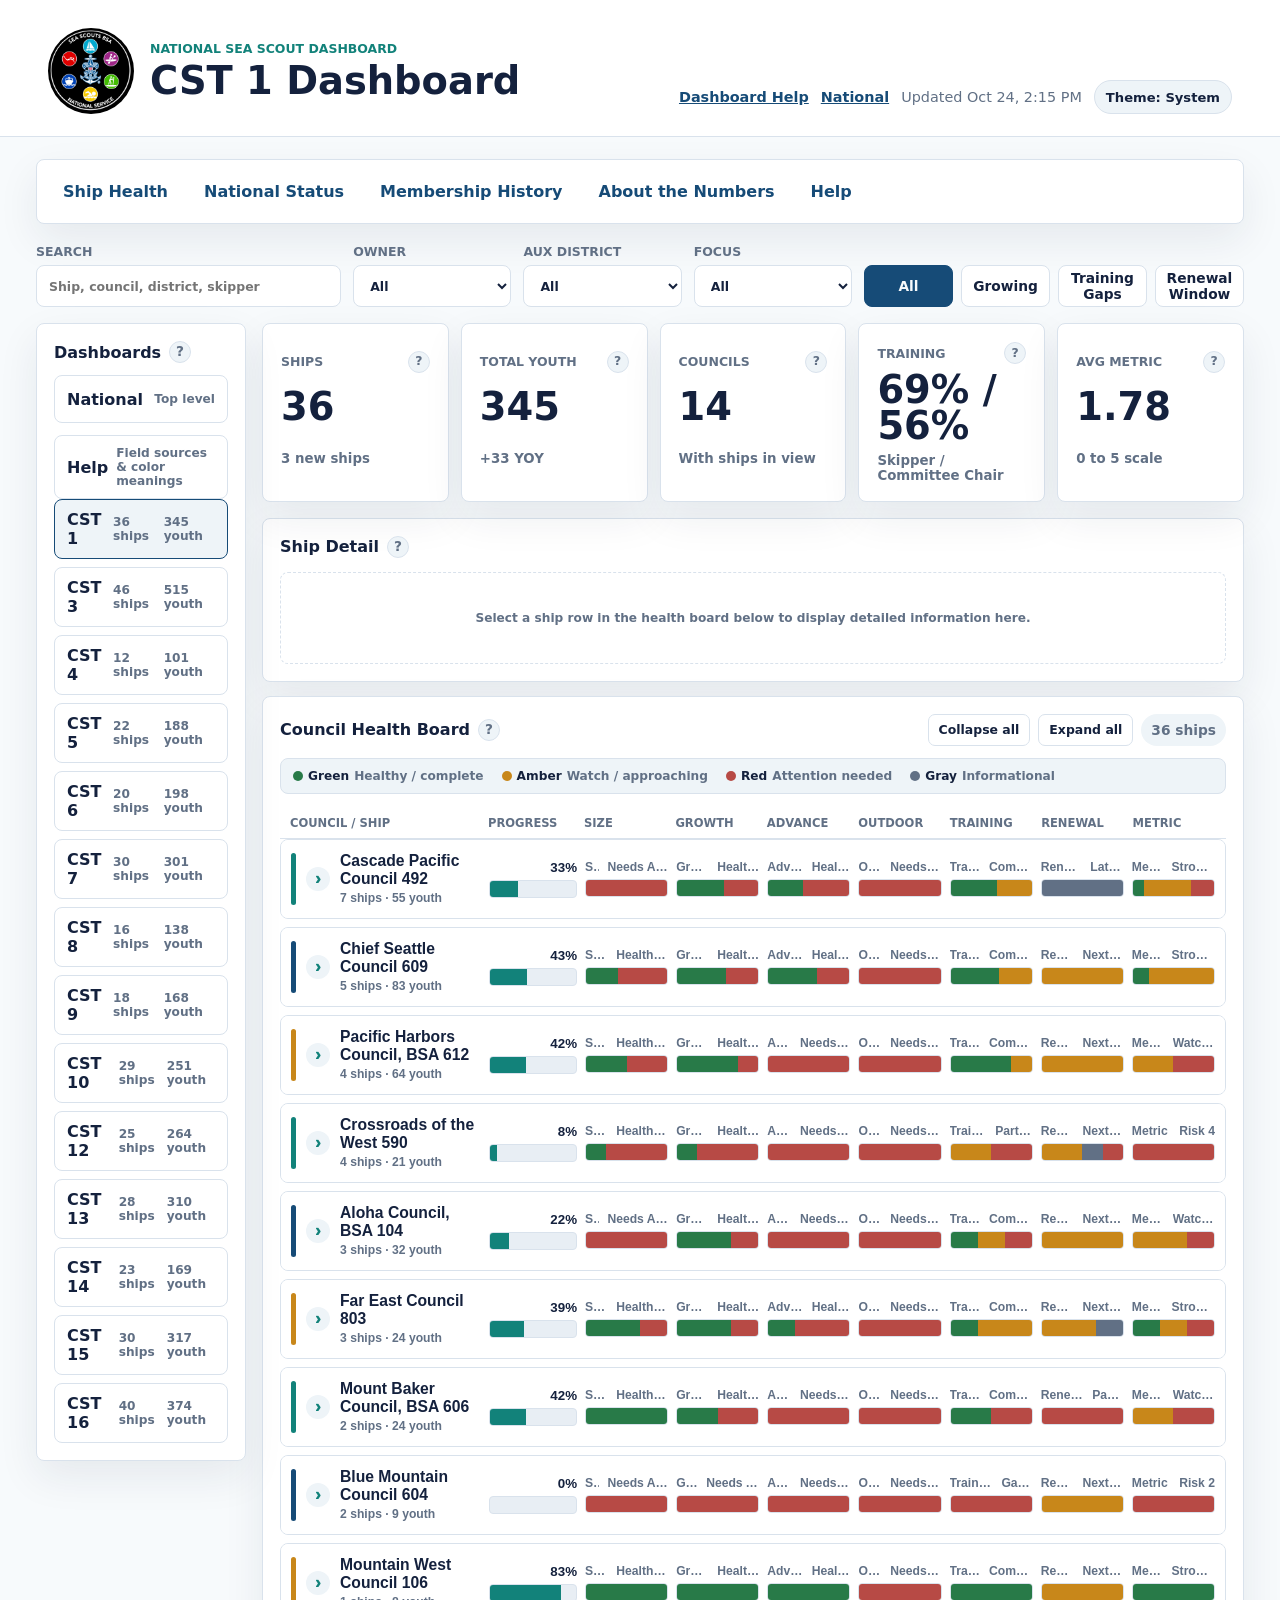
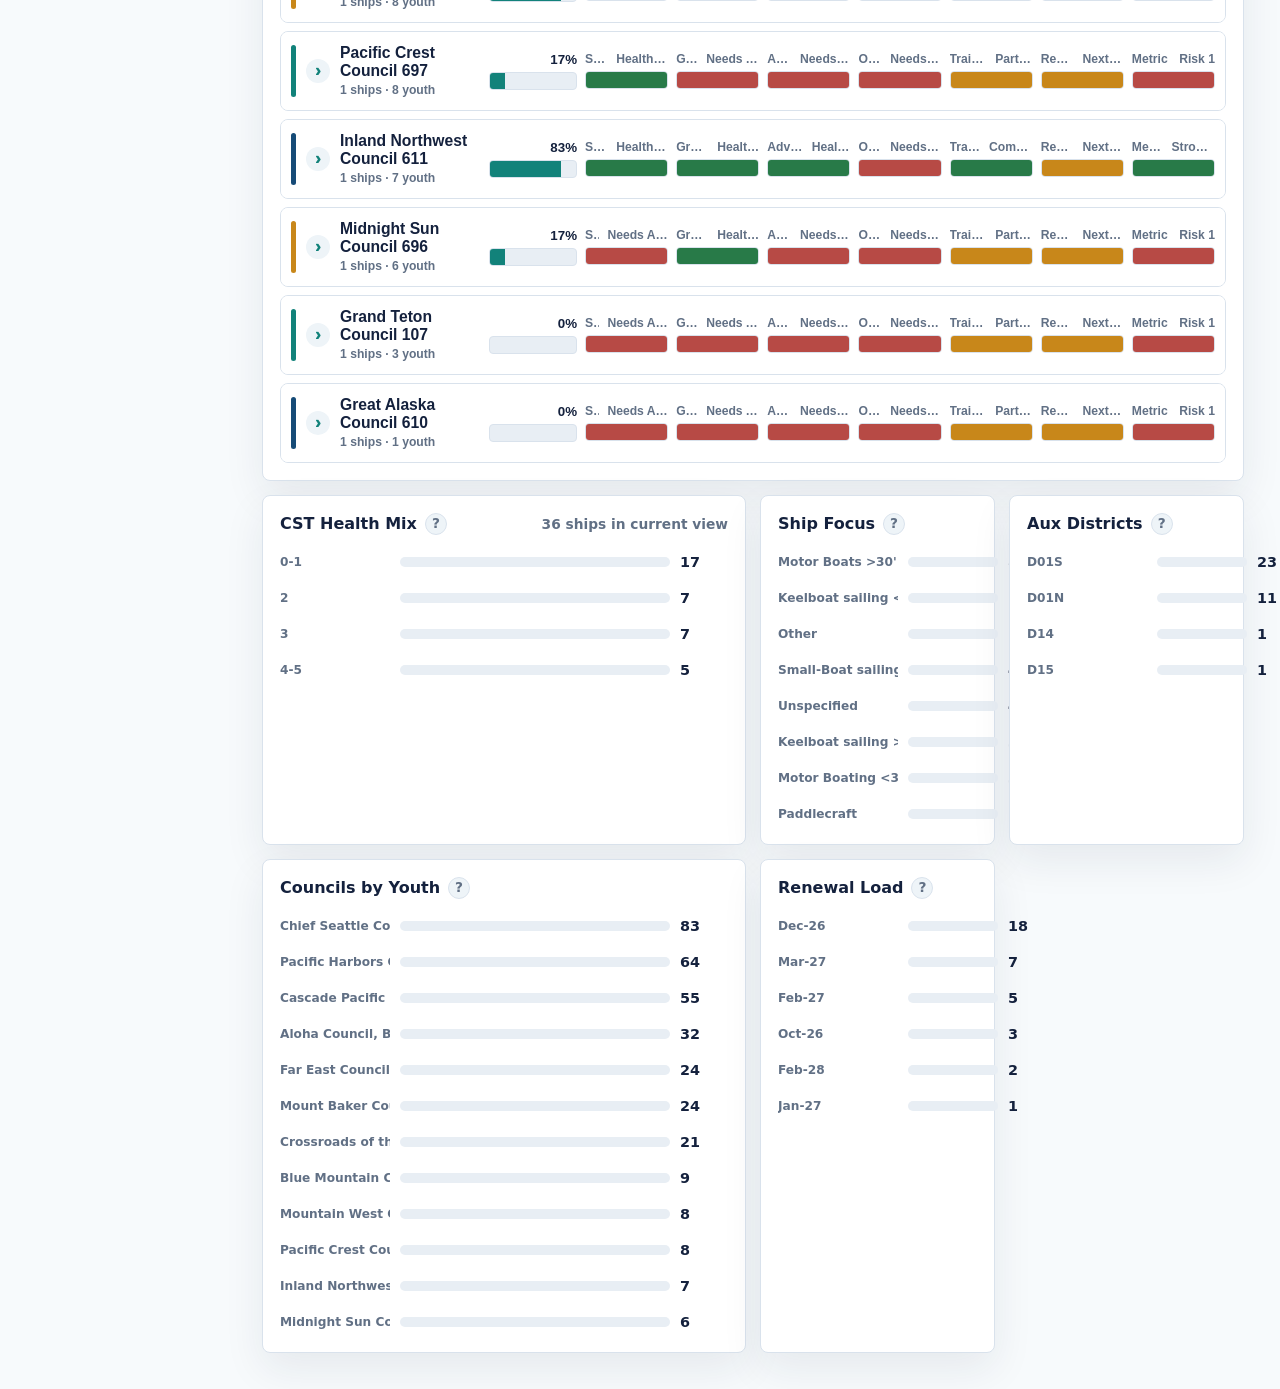
==== commit 42018aa7: "Refresh dashboard data for 2026-10-24" ====
--- a/src/cst.html
+++ b/src/cst.html
@@ -20,7 +20,8 @@
         document.documentElement.dataset.theme = theme;
       })();
     </script>
-    <link rel="stylesheet" href="styles.css?v=20260714-help-theme">
+    <link rel="stylesheet" href="styles.css?v=20261018-beascout-links">
+    <link rel="stylesheet" href="information.css?v=20261023">
   </head>
   <body>
     <header class="topbar">
@@ -32,12 +33,13 @@
         </div>
       </div>
       <div class="source">
+        <a href="help.html">Dashboard Help</a>
         <a href="./">National</a>
         <span id="updatedAt">Loading data...</span>
       </div>
     </header>
 
-    <main>
+    <main><nav class="panel info-nav" aria-label="Dashboard pages"><a href="index.html">Ship Health</a><a href="status.html">National Status</a><a href="history.html">Membership History</a><a href="numbers.html">About the Numbers</a><a href="help.html">Help</a></nav>
       <section class="toolbar" aria-label="CST filters">
         <label>
           <span>Search</span>
@@ -243,7 +245,7 @@
     </main>
 
     <script src="ui.js?v=20260714-system-theme"></script>
-    <script src="ship-board.js?v=20260702-status-explanations"></script>
-    <script src="cst.js?v=20260702-clear-detail-on-close"></script>
+    <script src="ship-board.js?v=20261018-beascout-links"></script>
+    <script src="cst.js?v=20261018-beascout-links"></script>
   </body>
 </html>
--- a/src/styles.css
+++ b/src/styles.css
@@ -1127,6 +1127,24 @@
 }
 
 @media (max-width: 720px) {
+  .page-shell {
+    grid-template-columns: minmax(0, 1fr);
+  }
+
+  /* Flatten this layout wrapper so summary cards precede navigation on phones. */
+  .dashboard-content {
+    display: contents;
+  }
+
+  .page-shell > *,
+  .dashboard-content > * {
+    min-width: 0;
+  }
+
+  .dashboard-content > .score-grid {
+    order: -1;
+  }
+
   .topbar {
     align-items: flex-start;
     flex-direction: column;
@@ -1159,3 +1177,11 @@
     grid-template-columns: minmax(88px, 0.9fr) minmax(90px, 1.4fr) minmax(36px, auto);
   }
 }
+
+/* A separate link beside the row avoids nesting an anchor inside a button. */
+.ship-row-wrap { display: grid; grid-template-columns: minmax(0, 1fr) 112px; align-items: stretch; }
+.ship-row-link { display: flex; align-items: center; justify-content: center; padding: 8px; border-bottom: 1px solid var(--line); background: var(--panel); }
+.beascout-link { display: inline-flex; align-items: center; justify-content: center; min-height: 36px; padding: 7px 10px; border: 1px solid var(--line); border-radius: 7px; color: var(--navy); background: var(--soft); font-size: .8rem; font-weight: 800; text-decoration: none; white-space: nowrap; }
+.beascout-link:hover { border-color: var(--navy); text-decoration: underline; }
+.beascout-link:focus-visible { outline: 3px solid var(--gold); outline-offset: 3px; }
+.detail-actions { margin: 12px 0; }
--- a/src/information.css
+++ b/src/information.css
@@ -0,0 +1,43 @@
+.info-shell { max-width: 1320px; margin: auto; display: grid; gap: 22px; }
+.info-nav { display: flex; flex-wrap: wrap; gap: 8px; padding: 12px; }
+.info-nav a { color: var(--navy); padding: 10px 14px; border-radius: 6px; text-decoration: none; font-weight: 700; }
+.info-nav a[aria-current="page"] { color: var(--panel); background: var(--navy); }
+.info-heading h1 { font-size: clamp(1.8rem, 4vw, 2.6rem); margin: 0 0 10px; }
+.info-heading p, .info-note { color: var(--muted); line-height: 1.6; }
+.info-panel { padding: 24px; min-width: 0; }
+.info-panel h2 { margin: 0 0 14px; }
+.info-panel p, .info-panel dd, .info-panel li { line-height: 1.65; }
+.info-panel dt { font-weight: 800; margin-top: 18px; }
+.info-panel dd { margin: 5px 0; color: var(--muted); }
+.info-panel a, .info-heading a { color: var(--navy); }
+.info-metrics { display: grid; grid-template-columns: repeat(4, minmax(0, 1fr)); gap: 16px; }
+.info-metrics .score { min-width: 0; }
+.info-metrics strong { font-size: 2rem; }
+.info-metrics small { display: block; line-height: 1.5; }
+.info-table-wrap { overflow-x: auto; }
+.info-table { width: 100%; border-collapse: collapse; text-align: right; font-variant-numeric: tabular-nums; }
+.info-table th, .info-table td { padding: 13px 12px; border-bottom: 1px solid var(--line); white-space: nowrap; }
+.info-table th:first-child { text-align: left; }
+.info-table thead { background: var(--soft); }
+.info-controls { display: flex; align-items: center; flex-wrap: wrap; gap: 12px; margin-bottom: 18px; }
+.info-controls select { padding: 9px; color: var(--ink); background: var(--field); border: 1px solid var(--line); border-radius: 6px; font: inherit; }
+.history-chart { width: 100%; height: auto; display: block; }
+.history-chart text { fill: var(--muted); font: 13px system-ui, sans-serif; }
+.history-chart .grid { stroke: var(--line); }
+.history-chart .trend { fill: none; stroke: var(--teal); stroke-width: 3; }
+.history-chart circle { fill: var(--teal); }
+.history-chart .current-point { fill: var(--gold); stroke: var(--ink); stroke-width: 1; }
+.info-error { padding: 24px; border: 2px solid var(--red); }
+.info-shell a:focus-visible, .info-shell select:focus-visible { outline: 3px solid var(--gold); outline-offset: 3px; }
+@media (max-width: 760px) { .info-metrics { grid-template-columns: repeat(2, minmax(0, 1fr)); } .info-panel { padding: 16px; } }
+@media (max-width: 400px) { .info-metrics { grid-template-columns: 1fr; } }
+
+#informationContent { display: grid; gap: 22px; }
+main > .info-nav { margin-bottom: 20px; }
+.info-metrics { grid-template-columns: repeat(3, minmax(0, 1fr)); }
+.info-table { min-width: 0; }
+.info-table td { font-weight: 500; }
+#historyChart { overflow-x: auto; }
+.history-chart { min-width: 0; }
+@media (max-width: 760px) { .info-metrics { grid-template-columns: repeat(2, minmax(0, 1fr)); } }
+@media (max-width: 400px) { .info-metrics { grid-template-columns: repeat(2, minmax(0, 1fr)); } .info-metrics strong { font-size: 1.7rem; } }
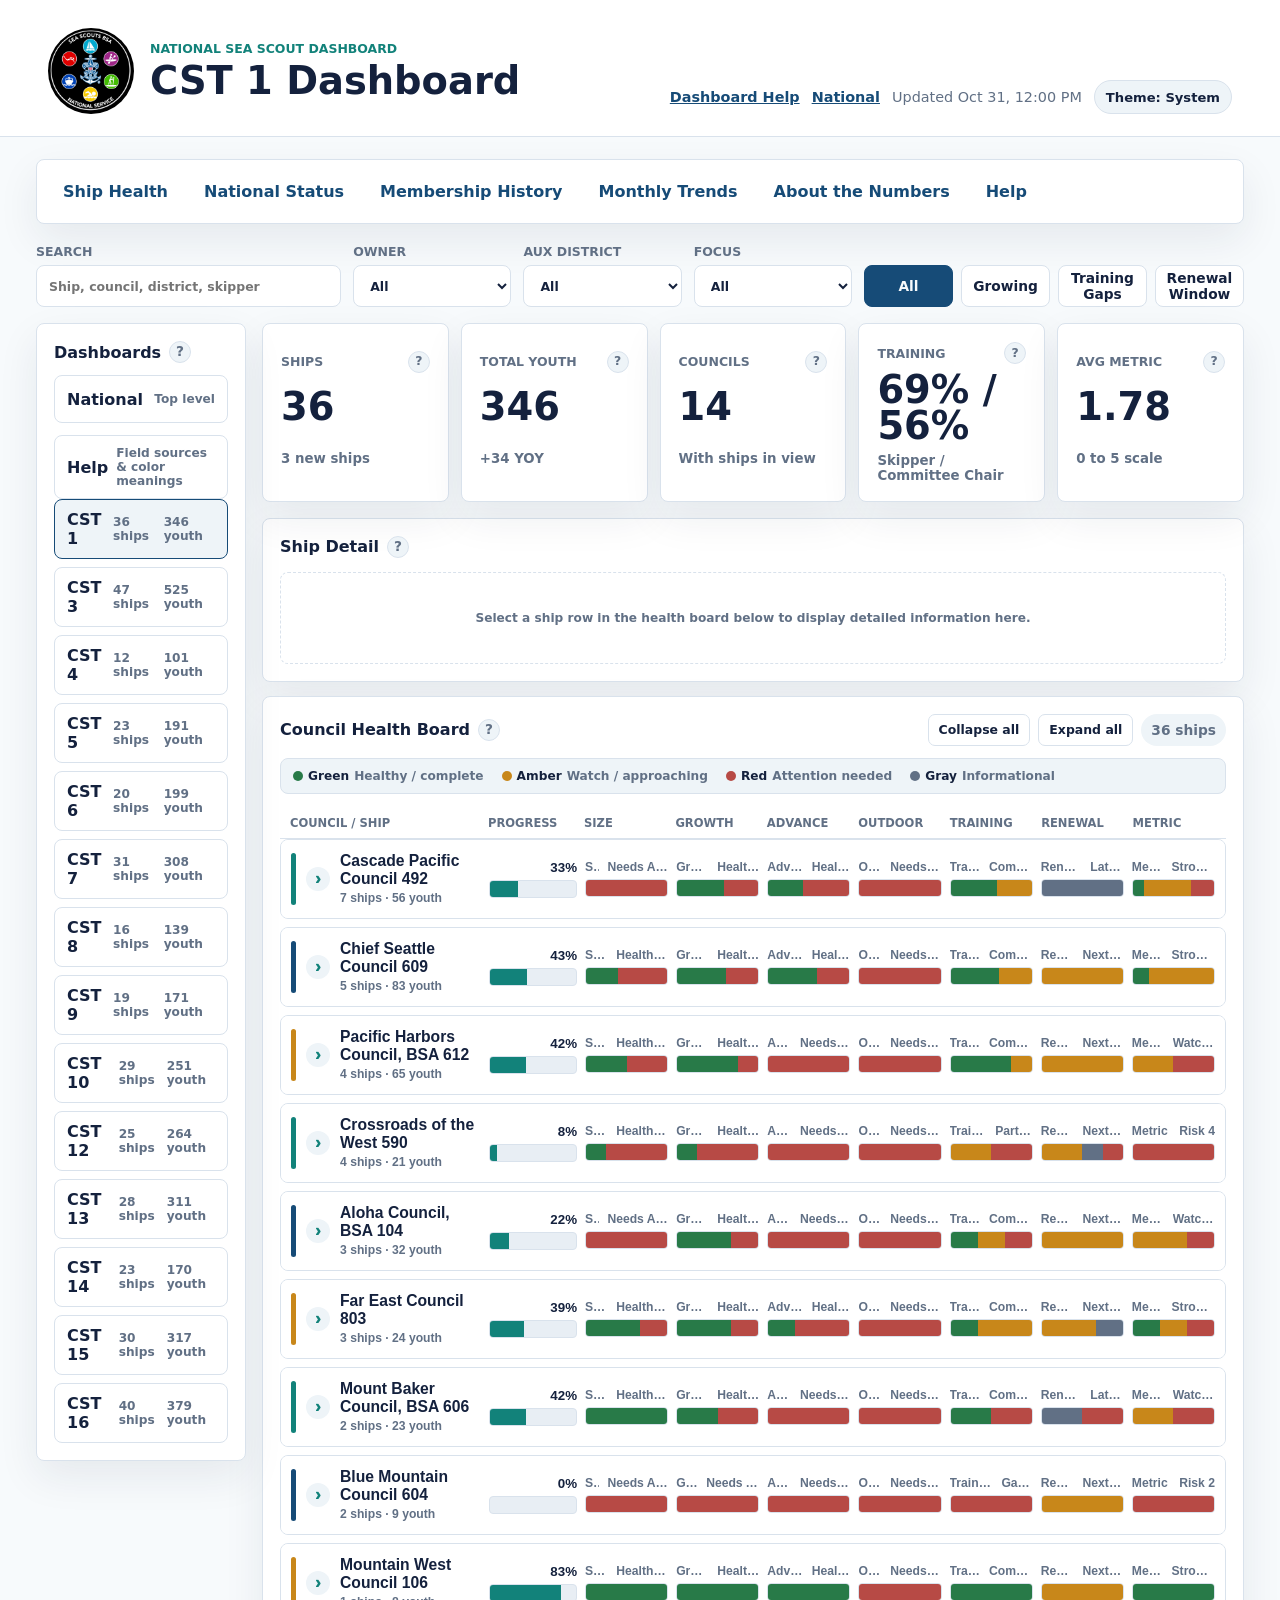
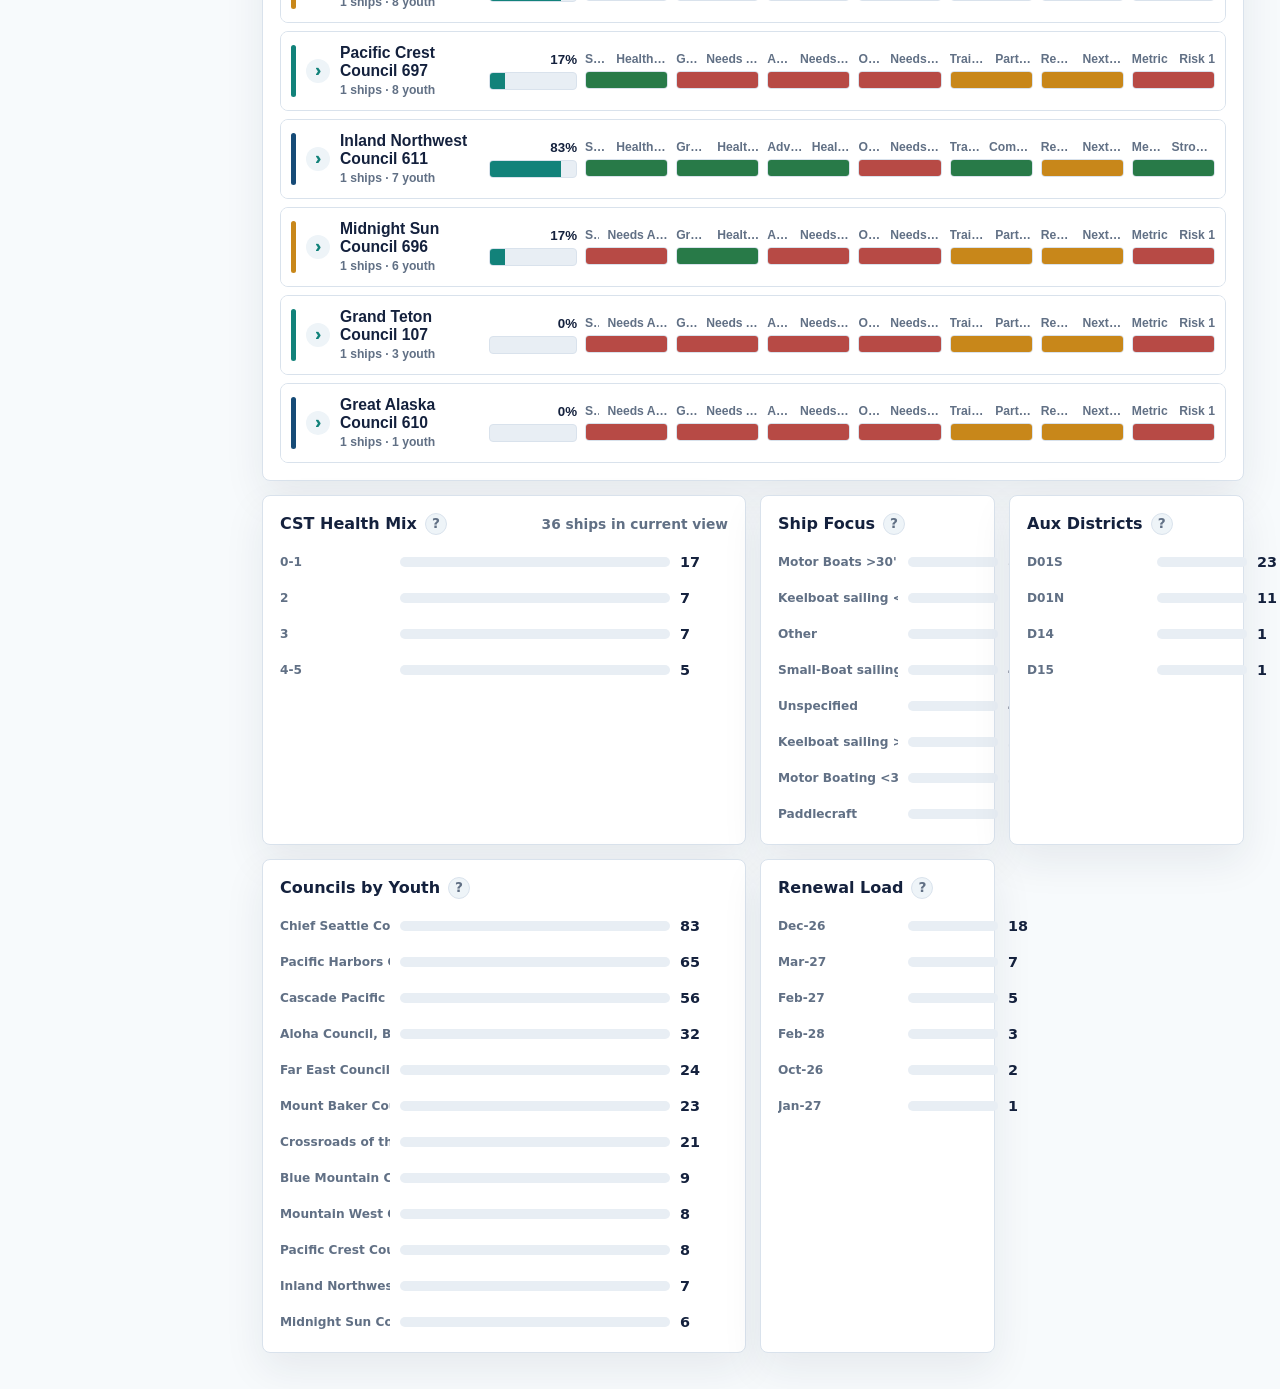
==== commit 8a681e52: "Refresh dashboard data for 2026-10-31" ====
--- a/src/cst.html
+++ b/src/cst.html
@@ -33,13 +33,13 @@
         </div>
       </div>
       <div class="source">
-        <a href="help.html">Dashboard Help</a>
+        <a href="help.html?release=20261029-yoy-default">Dashboard Help</a>
         <a href="./">National</a>
         <span id="updatedAt">Loading data...</span>
       </div>
     </header>
 
-    <main><nav class="panel info-nav" aria-label="Dashboard pages"><a href="index.html">Ship Health</a><a href="status.html">National Status</a><a href="history.html">Membership History</a><a href="numbers.html">About the Numbers</a><a href="help.html">Help</a></nav>
+    <main><nav class="panel info-nav" aria-label="Dashboard pages"><a href="index.html?release=20261029-yoy-default">Ship Health</a><a href="status.html?release=20261029-yoy-default">National Status</a><a href="history.html?release=20261029-yoy-default">Membership History</a><a href="monthly.html?release=20261029-yoy-default">Monthly Trends</a><a href="numbers.html?release=20261029-yoy-default">About the Numbers</a><a href="help.html?release=20261029-yoy-default">Help</a></nav>
       <section class="toolbar" aria-label="CST filters">
         <label>
           <span>Search</span>
@@ -77,25 +77,25 @@
             <strong>National</strong>
             <span>Top level</span>
           </a>
-          <a class="cst-link" href="help.html">
+          <a class="cst-link" href="help.html?release=20261029-yoy-default">
             <strong>Help</strong>
             <span>Field sources &amp; color meanings</span>
           </a>
           <div id="cstLinks" class="cst-link-grid">
-            <a class="cst-link" href="cst.html?cst=1"><strong>CST 1</strong><span>Open dashboard</span></a>
-            <a class="cst-link" href="cst.html?cst=3"><strong>CST 3</strong><span>Open dashboard</span></a>
-            <a class="cst-link" href="cst.html?cst=4"><strong>CST 4</strong><span>Open dashboard</span></a>
-            <a class="cst-link" href="cst.html?cst=5"><strong>CST 5</strong><span>Open dashboard</span></a>
-            <a class="cst-link" href="cst.html?cst=6"><strong>CST 6</strong><span>Open dashboard</span></a>
-            <a class="cst-link" href="cst.html?cst=7"><strong>CST 7</strong><span>Open dashboard</span></a>
-            <a class="cst-link" href="cst.html?cst=8"><strong>CST 8</strong><span>Open dashboard</span></a>
-            <a class="cst-link" href="cst.html?cst=9"><strong>CST 9</strong><span>Open dashboard</span></a>
-            <a class="cst-link" href="cst.html?cst=10"><strong>CST 10</strong><span>Open dashboard</span></a>
-            <a class="cst-link" href="cst.html?cst=12"><strong>CST 12</strong><span>Open dashboard</span></a>
-            <a class="cst-link" href="cst.html?cst=13"><strong>CST 13</strong><span>Open dashboard</span></a>
-            <a class="cst-link" href="cst.html?cst=14"><strong>CST 14</strong><span>Open dashboard</span></a>
-            <a class="cst-link" href="cst.html?cst=15"><strong>CST 15</strong><span>Open dashboard</span></a>
-            <a class="cst-link" href="cst.html?cst=16"><strong>CST 16</strong><span>Open dashboard</span></a>
+            <a class="cst-link" href="cst.html?cst=1&release=20261029-yoy-default"><strong>CST 1</strong><span>Open dashboard</span></a>
+            <a class="cst-link" href="cst.html?cst=3&release=20261029-yoy-default"><strong>CST 3</strong><span>Open dashboard</span></a>
+            <a class="cst-link" href="cst.html?cst=4&release=20261029-yoy-default"><strong>CST 4</strong><span>Open dashboard</span></a>
+            <a class="cst-link" href="cst.html?cst=5&release=20261029-yoy-default"><strong>CST 5</strong><span>Open dashboard</span></a>
+            <a class="cst-link" href="cst.html?cst=6&release=20261029-yoy-default"><strong>CST 6</strong><span>Open dashboard</span></a>
+            <a class="cst-link" href="cst.html?cst=7&release=20261029-yoy-default"><strong>CST 7</strong><span>Open dashboard</span></a>
+            <a class="cst-link" href="cst.html?cst=8&release=20261029-yoy-default"><strong>CST 8</strong><span>Open dashboard</span></a>
+            <a class="cst-link" href="cst.html?cst=9&release=20261029-yoy-default"><strong>CST 9</strong><span>Open dashboard</span></a>
+            <a class="cst-link" href="cst.html?cst=10&release=20261029-yoy-default"><strong>CST 10</strong><span>Open dashboard</span></a>
+            <a class="cst-link" href="cst.html?cst=12&release=20261029-yoy-default"><strong>CST 12</strong><span>Open dashboard</span></a>
+            <a class="cst-link" href="cst.html?cst=13&release=20261029-yoy-default"><strong>CST 13</strong><span>Open dashboard</span></a>
+            <a class="cst-link" href="cst.html?cst=14&release=20261029-yoy-default"><strong>CST 14</strong><span>Open dashboard</span></a>
+            <a class="cst-link" href="cst.html?cst=15&release=20261029-yoy-default"><strong>CST 15</strong><span>Open dashboard</span></a>
+            <a class="cst-link" href="cst.html?cst=16&release=20261029-yoy-default"><strong>CST 16</strong><span>Open dashboard</span></a>
           </div>
         </nav>
 
@@ -244,7 +244,7 @@
       </div>
     </main>
 
-    <script src="ui.js?v=20260714-system-theme"></script>
+    <script src="ui.js?v=20261029-yoy-default"></script>
     <script src="ship-board.js?v=20261018-beascout-links"></script>
     <script src="cst.js?v=20261018-beascout-links"></script>
   </body>
--- a/src/information.css
+++ b/src/information.css
@@ -41,3 +41,17 @@
 .history-chart { min-width: 0; }
 @media (max-width: 760px) { .info-metrics { grid-template-columns: repeat(2, minmax(0, 1fr)); } }
 @media (max-width: 400px) { .info-metrics { grid-template-columns: repeat(2, minmax(0, 1fr)); } .info-metrics strong { font-size: 1.7rem; } }
+:root { --monthly-purple: #7751b8; --monthly-orange: #b65313; }
+@media (prefers-color-scheme: dark) { :root:not([data-theme="light"]) { --monthly-purple: #c4a1ff; --monthly-orange: #ffb578; } }
+:root[data-theme="dark"] { --monthly-purple: #c4a1ff; --monthly-orange: #ffb578; }
+.monthly-legend { display: flex; flex-wrap: wrap; gap: 18px; margin: 10px 0; }
+.monthly-legend span { display: inline-flex; align-items: center; gap: 8px; }
+.monthly-legend i { display: inline-block; width: 20px; height: 4px; }
+.monthly-tooltip { min-height: 2.8em; color: var(--muted); padding: 8px 0; }
+#monthlyDownload { padding: 10px 14px; margin-bottom: 16px; color: var(--ink); background: var(--field); border: 1px solid var(--line); border-radius: 6px; cursor: pointer; }
+#monthlyChart circle:focus { outline: none; stroke: var(--ink); stroke-width: 3px; }
+
+.monthly-year { border: 1px solid var(--line); border-radius: 8px; margin-bottom: 12px; overflow: hidden; }
+.monthly-year summary { cursor: pointer; padding: 16px; font-weight: 800; color: var(--ink); background: var(--soft); }
+.monthly-year summary span { margin-left: 16px; color: var(--muted); font-weight: 500; font-size: .9rem; }
+.monthly-year summary:focus-visible { outline: 3px solid var(--gold); outline-offset: -3px; }
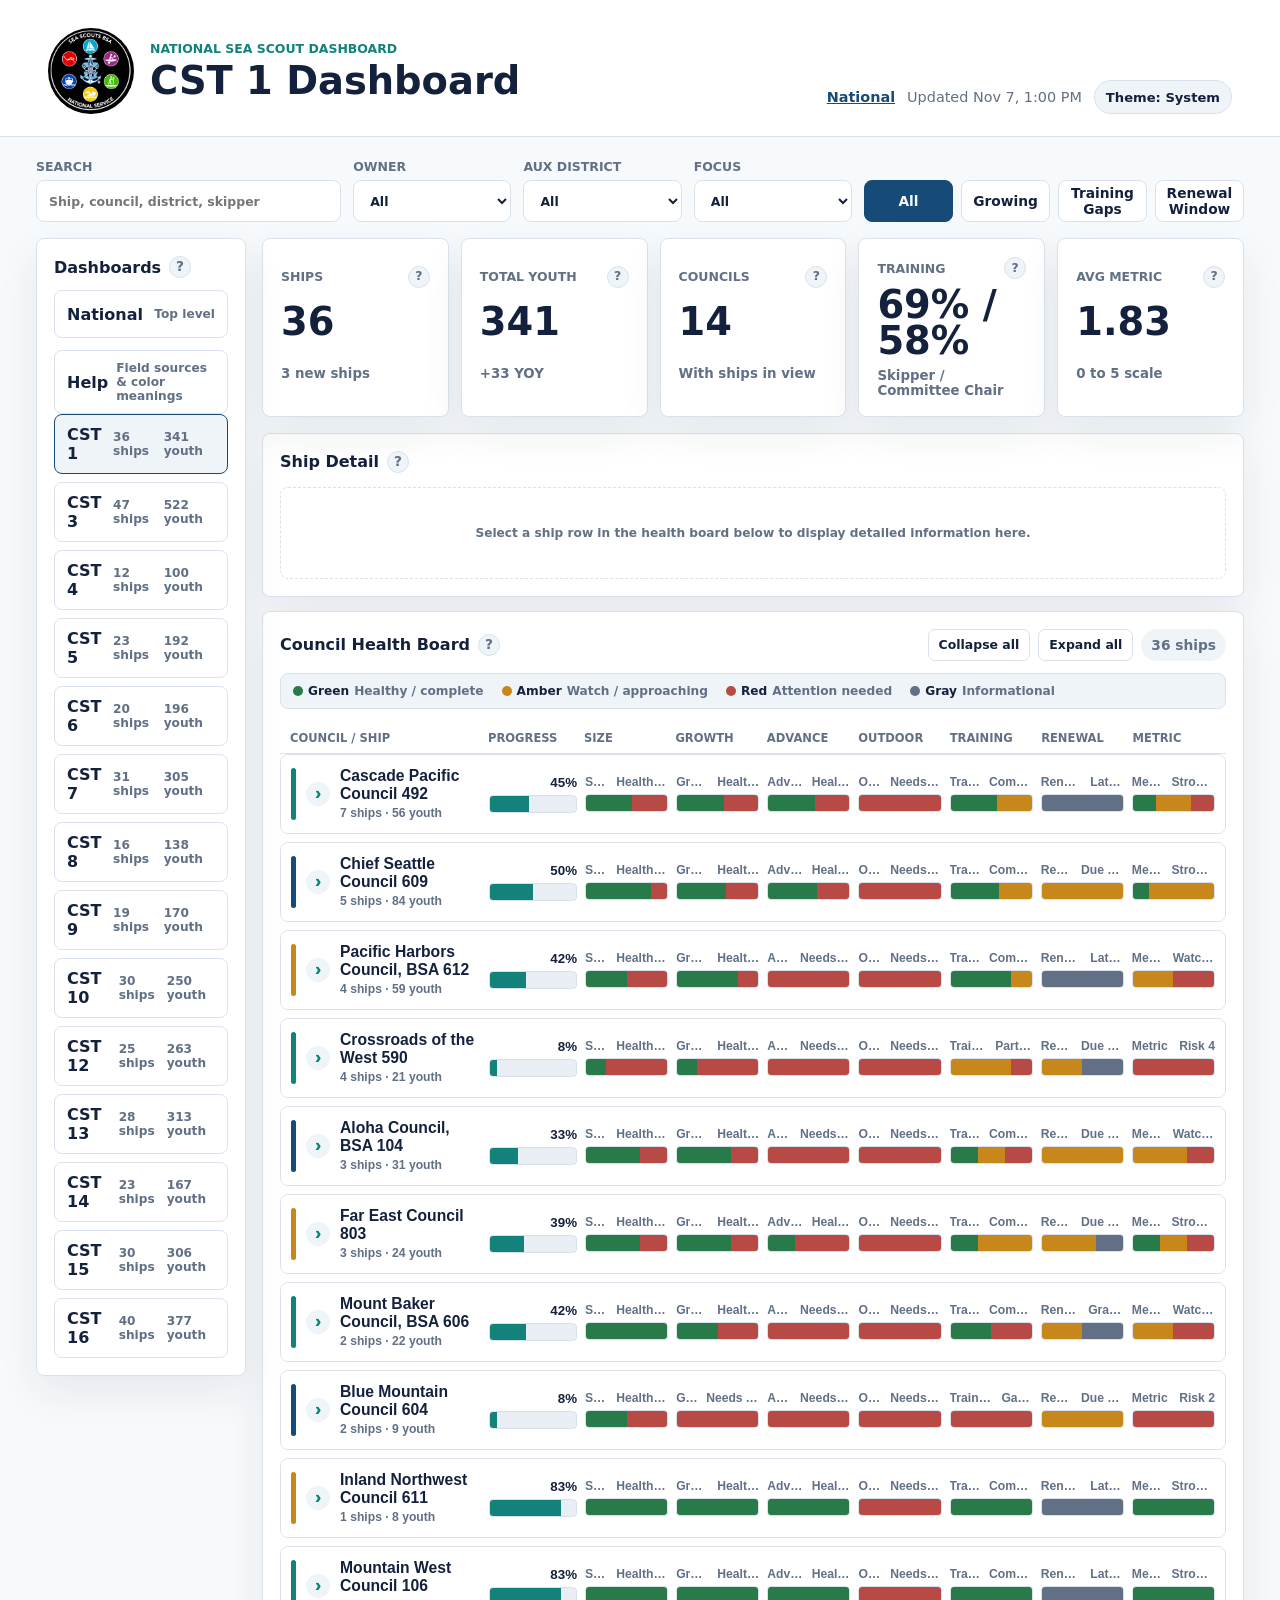
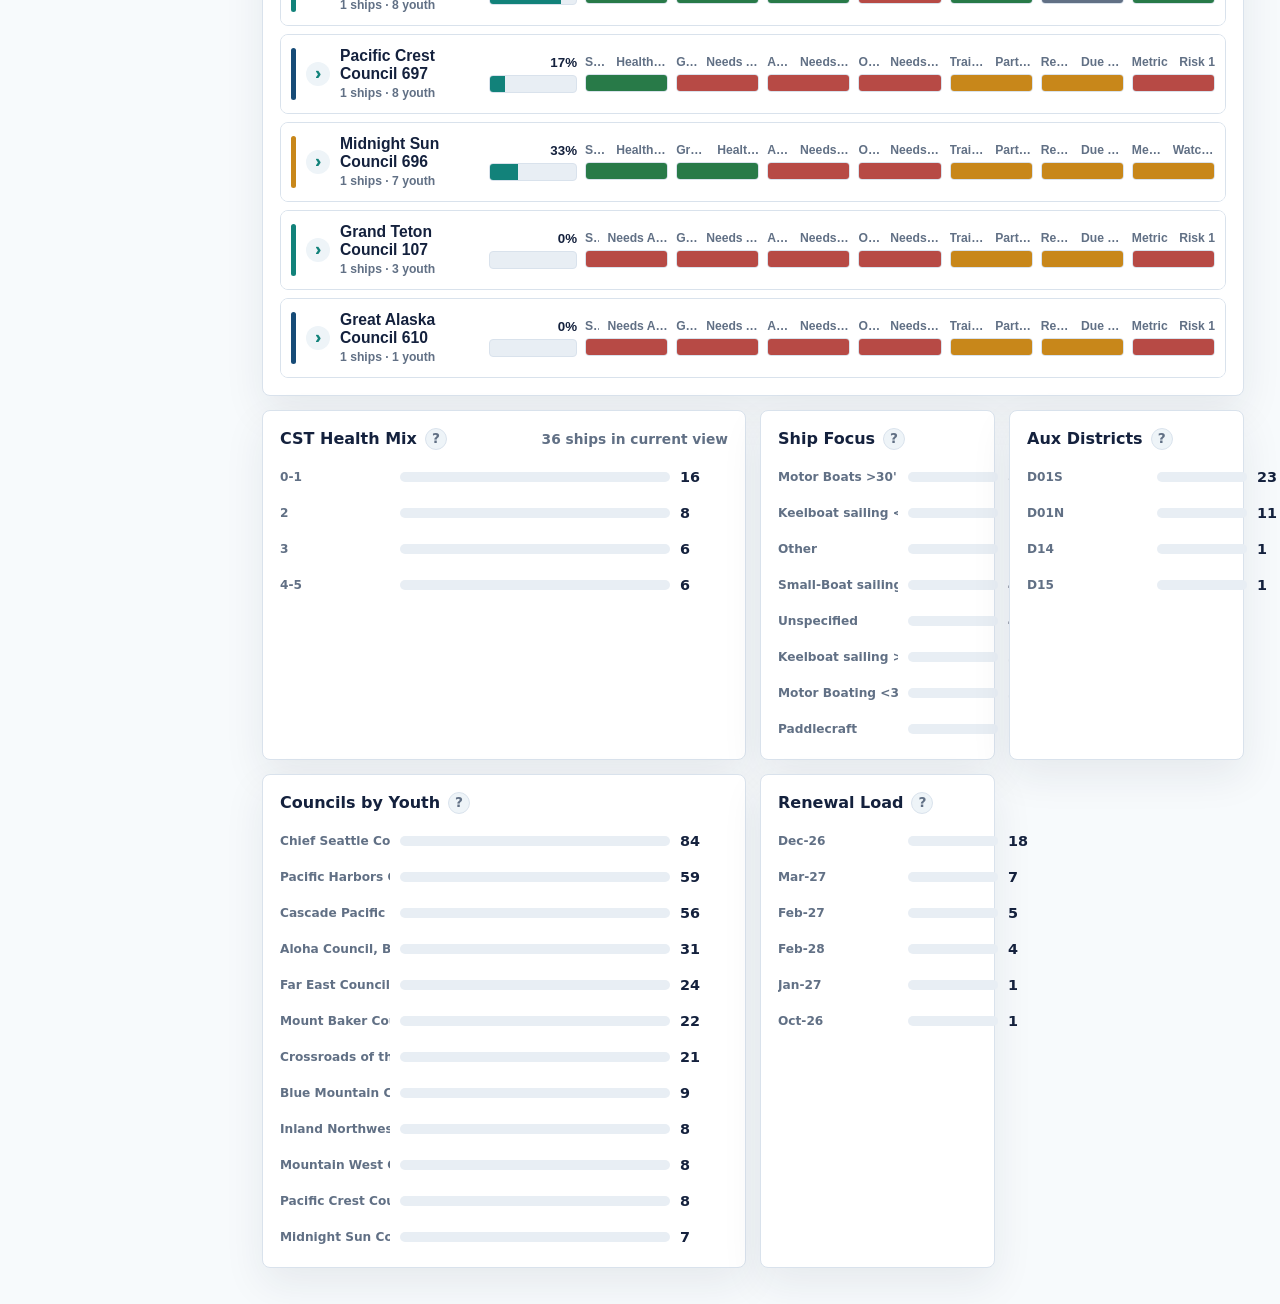
==== commit a137b621: "Refresh dashboard data for 2026-11-07" ====
--- a/src/cst.html
+++ b/src/cst.html
@@ -20,8 +20,7 @@
         document.documentElement.dataset.theme = theme;
       })();
     </script>
-    <link rel="stylesheet" href="styles.css?v=20261018-beascout-links">
-    <link rel="stylesheet" href="information.css?v=20261023">
+    <link rel="stylesheet" href="styles.css?v=20261018-mobile-summary-first">
   </head>
   <body>
     <header class="topbar">
@@ -33,13 +32,12 @@
         </div>
       </div>
       <div class="source">
-        <a href="help.html?release=20261029-yoy-default">Dashboard Help</a>
         <a href="./">National</a>
         <span id="updatedAt">Loading data...</span>
       </div>
     </header>
 
-    <main><nav class="panel info-nav" aria-label="Dashboard pages"><a href="index.html?release=20261029-yoy-default">Ship Health</a><a href="status.html?release=20261029-yoy-default">National Status</a><a href="history.html?release=20261029-yoy-default">Membership History</a><a href="monthly.html?release=20261029-yoy-default">Monthly Trends</a><a href="numbers.html?release=20261029-yoy-default">About the Numbers</a><a href="help.html?release=20261029-yoy-default">Help</a></nav>
+    <main>
       <section class="toolbar" aria-label="CST filters">
         <label>
           <span>Search</span>
@@ -61,7 +59,7 @@
           <button class="chip active" data-filter="all" type="button">All</button>
           <button class="chip" data-filter="growth" type="button">Growing</button>
           <button class="chip" data-filter="training" type="button">Training Gaps</button>
-          <button class="chip" data-filter="renewal" type="button">Renewal Window</button>
+          <button class="chip" data-filter="renewal" type="button" title="Current month plus next month, plus temporary September/October 2026 two-month grace ending by December 31">Renewal Window</button>
         </div>
       </section>
 
@@ -77,25 +75,25 @@
             <strong>National</strong>
             <span>Top level</span>
           </a>
-          <a class="cst-link" href="help.html?release=20261029-yoy-default">
+          <a class="cst-link" href="help.html">
             <strong>Help</strong>
             <span>Field sources &amp; color meanings</span>
           </a>
           <div id="cstLinks" class="cst-link-grid">
-            <a class="cst-link" href="cst.html?cst=1&release=20261029-yoy-default"><strong>CST 1</strong><span>Open dashboard</span></a>
-            <a class="cst-link" href="cst.html?cst=3&release=20261029-yoy-default"><strong>CST 3</strong><span>Open dashboard</span></a>
-            <a class="cst-link" href="cst.html?cst=4&release=20261029-yoy-default"><strong>CST 4</strong><span>Open dashboard</span></a>
-            <a class="cst-link" href="cst.html?cst=5&release=20261029-yoy-default"><strong>CST 5</strong><span>Open dashboard</span></a>
-            <a class="cst-link" href="cst.html?cst=6&release=20261029-yoy-default"><strong>CST 6</strong><span>Open dashboard</span></a>
-            <a class="cst-link" href="cst.html?cst=7&release=20261029-yoy-default"><strong>CST 7</strong><span>Open dashboard</span></a>
-            <a class="cst-link" href="cst.html?cst=8&release=20261029-yoy-default"><strong>CST 8</strong><span>Open dashboard</span></a>
-            <a class="cst-link" href="cst.html?cst=9&release=20261029-yoy-default"><strong>CST 9</strong><span>Open dashboard</span></a>
-            <a class="cst-link" href="cst.html?cst=10&release=20261029-yoy-default"><strong>CST 10</strong><span>Open dashboard</span></a>
-            <a class="cst-link" href="cst.html?cst=12&release=20261029-yoy-default"><strong>CST 12</strong><span>Open dashboard</span></a>
-            <a class="cst-link" href="cst.html?cst=13&release=20261029-yoy-default"><strong>CST 13</strong><span>Open dashboard</span></a>
-            <a class="cst-link" href="cst.html?cst=14&release=20261029-yoy-default"><strong>CST 14</strong><span>Open dashboard</span></a>
-            <a class="cst-link" href="cst.html?cst=15&release=20261029-yoy-default"><strong>CST 15</strong><span>Open dashboard</span></a>
-            <a class="cst-link" href="cst.html?cst=16&release=20261029-yoy-default"><strong>CST 16</strong><span>Open dashboard</span></a>
+            <a class="cst-link" href="cst.html?cst=1"><strong>CST 1</strong><span>Open dashboard</span></a>
+            <a class="cst-link" href="cst.html?cst=3"><strong>CST 3</strong><span>Open dashboard</span></a>
+            <a class="cst-link" href="cst.html?cst=4"><strong>CST 4</strong><span>Open dashboard</span></a>
+            <a class="cst-link" href="cst.html?cst=5"><strong>CST 5</strong><span>Open dashboard</span></a>
+            <a class="cst-link" href="cst.html?cst=6"><strong>CST 6</strong><span>Open dashboard</span></a>
+            <a class="cst-link" href="cst.html?cst=7"><strong>CST 7</strong><span>Open dashboard</span></a>
+            <a class="cst-link" href="cst.html?cst=8"><strong>CST 8</strong><span>Open dashboard</span></a>
+            <a class="cst-link" href="cst.html?cst=9"><strong>CST 9</strong><span>Open dashboard</span></a>
+            <a class="cst-link" href="cst.html?cst=10"><strong>CST 10</strong><span>Open dashboard</span></a>
+            <a class="cst-link" href="cst.html?cst=12"><strong>CST 12</strong><span>Open dashboard</span></a>
+            <a class="cst-link" href="cst.html?cst=13"><strong>CST 13</strong><span>Open dashboard</span></a>
+            <a class="cst-link" href="cst.html?cst=14"><strong>CST 14</strong><span>Open dashboard</span></a>
+            <a class="cst-link" href="cst.html?cst=15"><strong>CST 15</strong><span>Open dashboard</span></a>
+            <a class="cst-link" href="cst.html?cst=16"><strong>CST 16</strong><span>Open dashboard</span></a>
           </div>
         </nav>
 
@@ -158,7 +156,7 @@
           <div class="panel-title board-title">
             <div class="title-with-help">
               <h2>Council Health Board</h2>
-              <span class="help-tip" tabindex="0" aria-label="Green means healthy or complete. Amber means watch or approaching action. Red means attention or action is needed. Gray is informational or not scheduled. Size, Growth, Advancement, and Outdoor use the workbook's Yes/No health flags; Training compares Skipper and Committee Chair training; Renewal compares the renewal date with the dashboard refresh date; Metric uses Strong 4+, Watch 2–3, and Risk below 2. Progress is the share of six positive checks: the four health flags, complete training, and Unit Metric 3+.">?</span>
+              <span class="help-tip" tabindex="0" aria-label="Green means healthy or complete. Amber means watch or approaching action. Red means attention or action is needed. Gray is informational or not scheduled. Size, Growth, Advancement, and Outdoor use the workbook's Yes/No health flags; Training compares Skipper and Committee Chair training; Renewal uses the current/next month and temporary September/October 2026 grace ending by December 31; Metric uses Strong 4+, Watch 2–3, and Risk below 2. Progress is the share of six positive checks: the four health flags, complete training, and Unit Metric 3+.">?</span>
             </div>
             <div class="board-actions">
               <button id="collapseAll" class="small-button" type="button">Collapse all</button>
@@ -244,8 +242,8 @@
       </div>
     </main>
 
-    <script src="ui.js?v=20261029-yoy-default"></script>
-    <script src="ship-board.js?v=20261018-beascout-links"></script>
-    <script src="cst.js?v=20261018-beascout-links"></script>
+    <script src="ui.js?v=20260714-system-theme"></script>
+    <script src="ship-board.js?v=20261106-renewal-grace-final"></script>
+    <script src="cst.js?v=20260702-clear-detail-on-close"></script>
   </body>
 </html>
